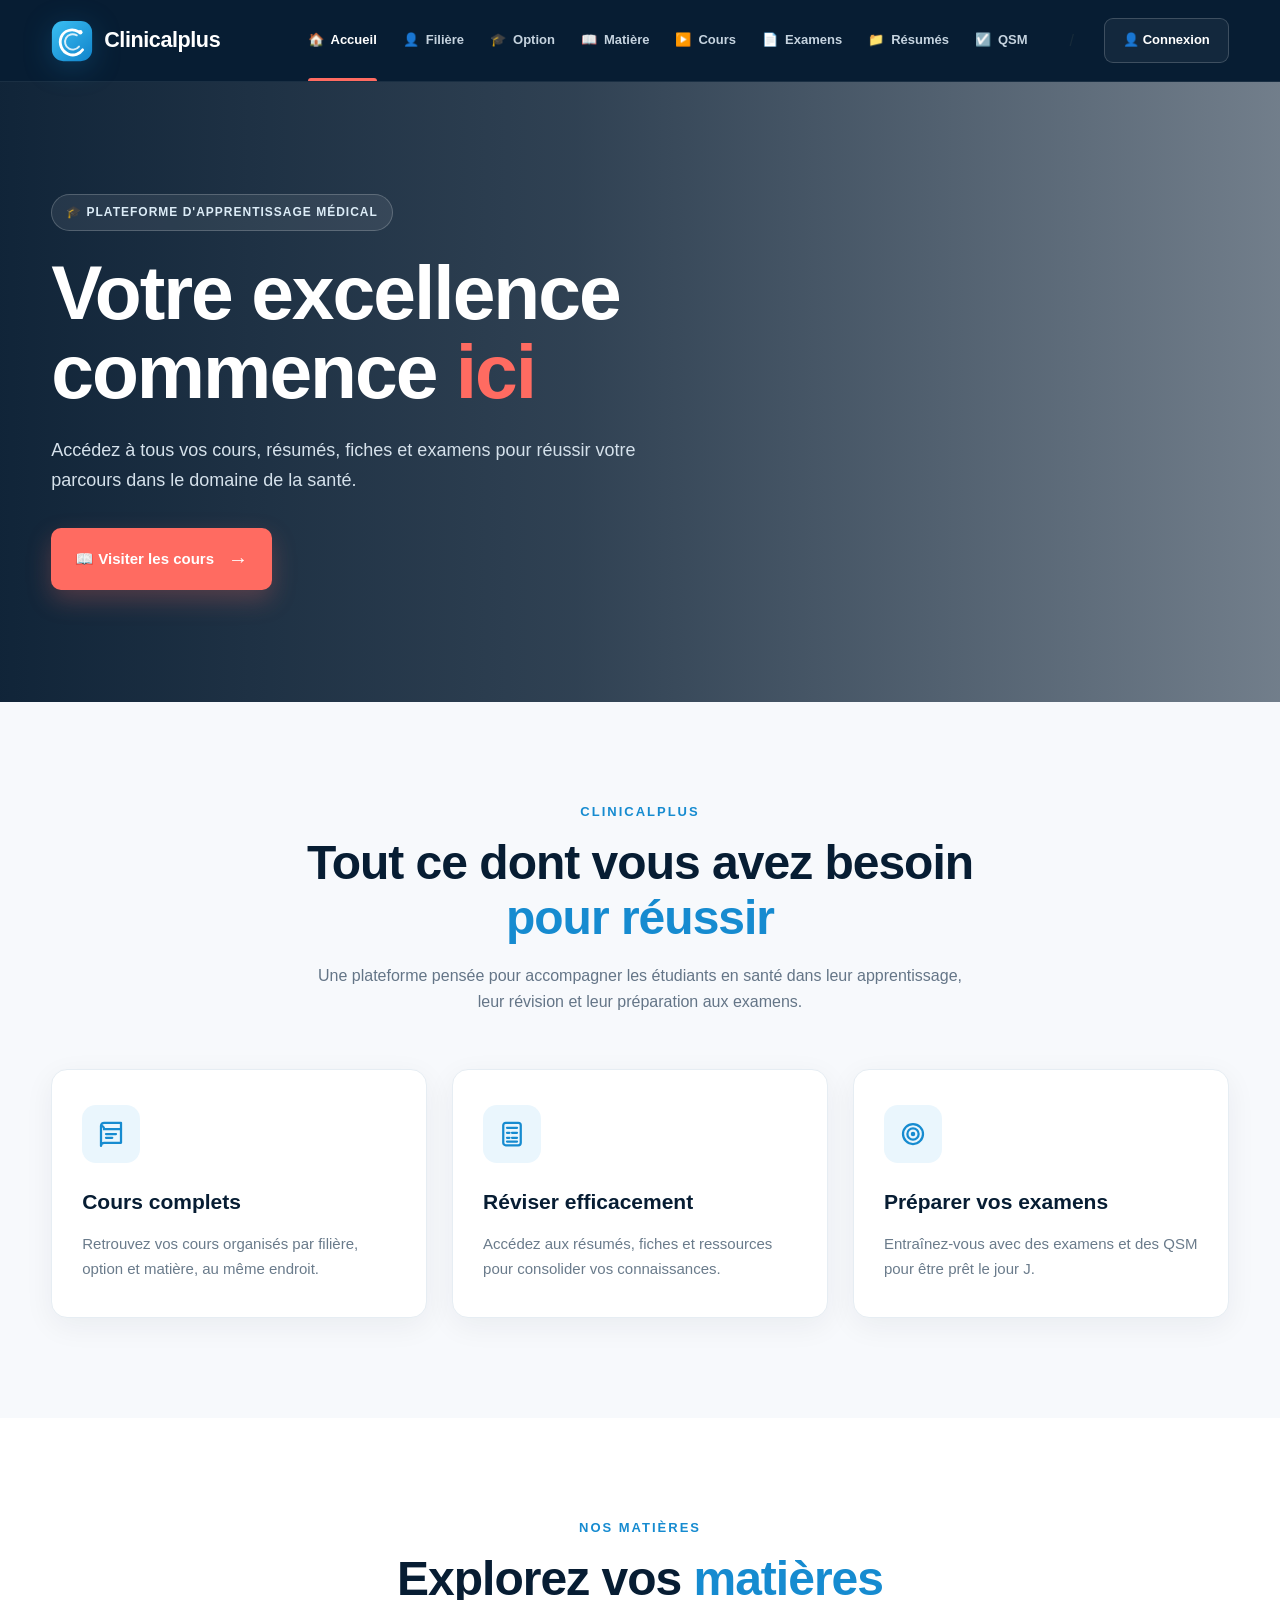
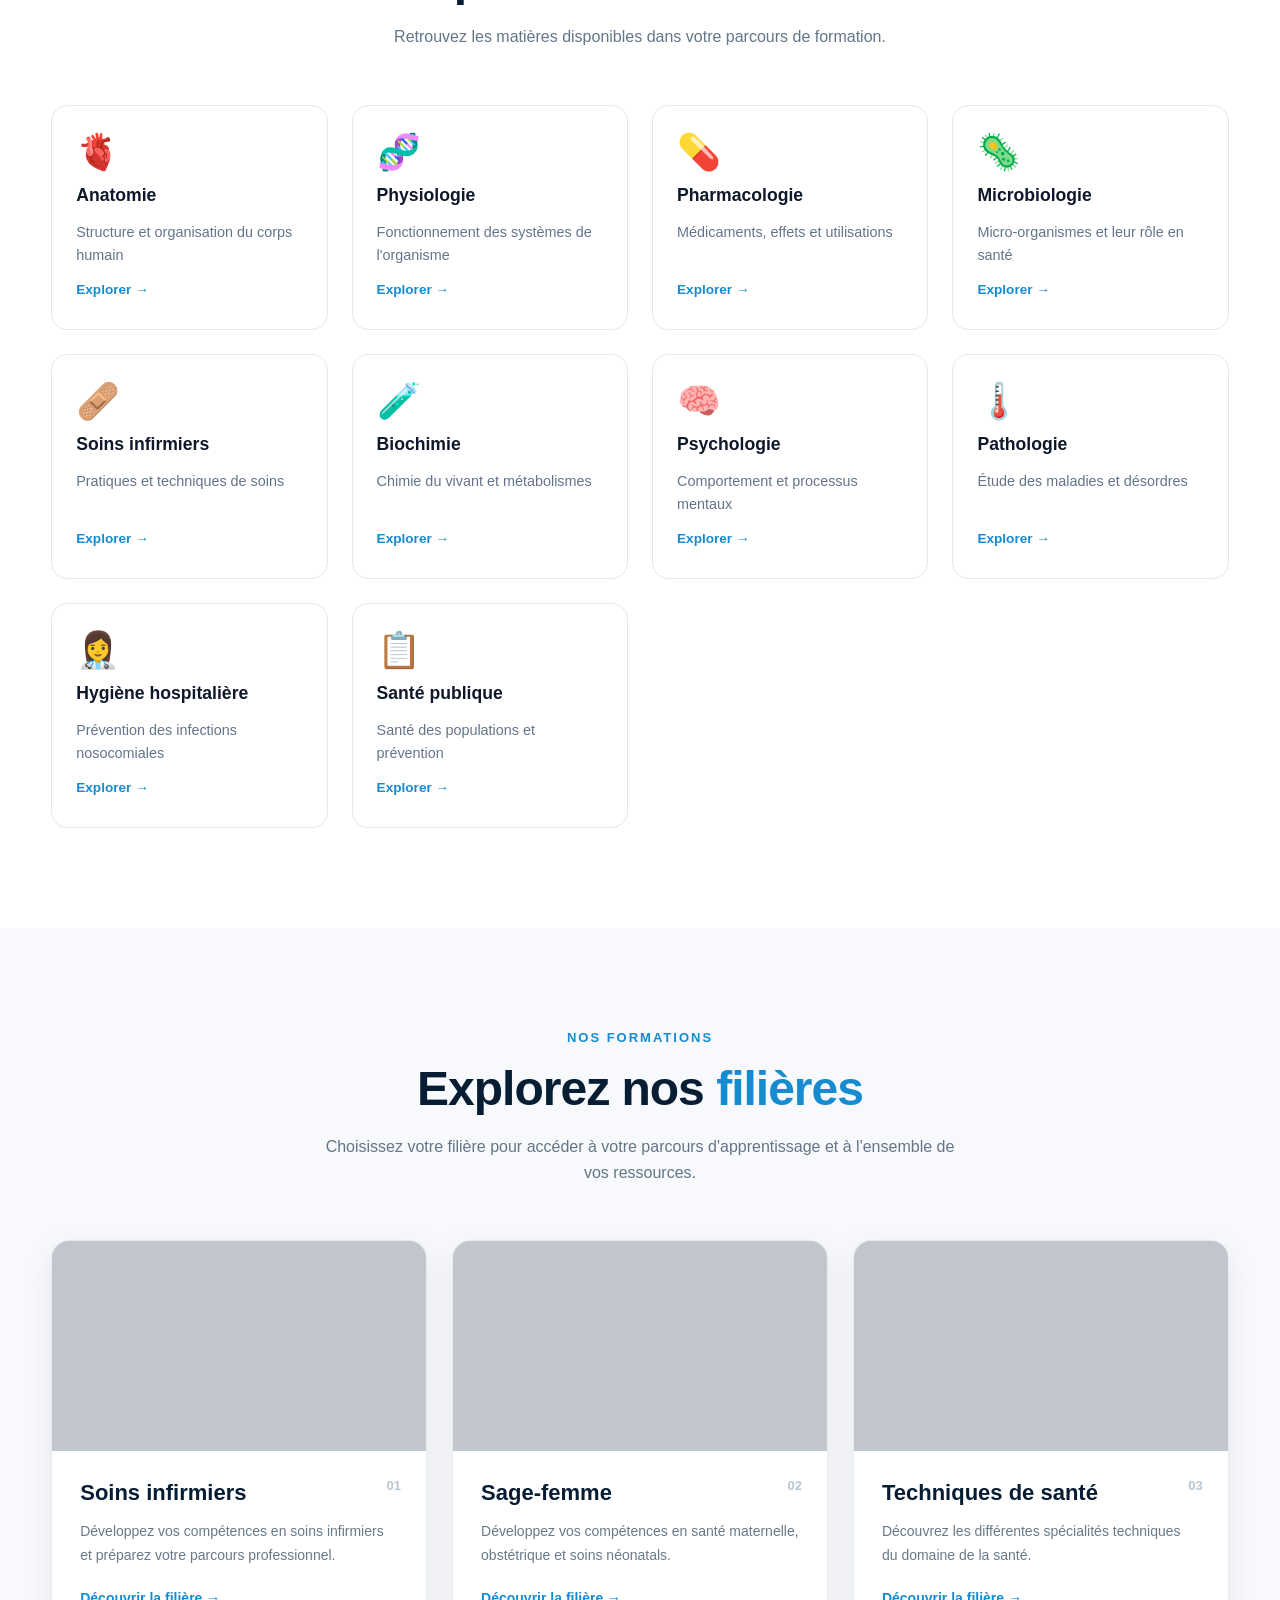
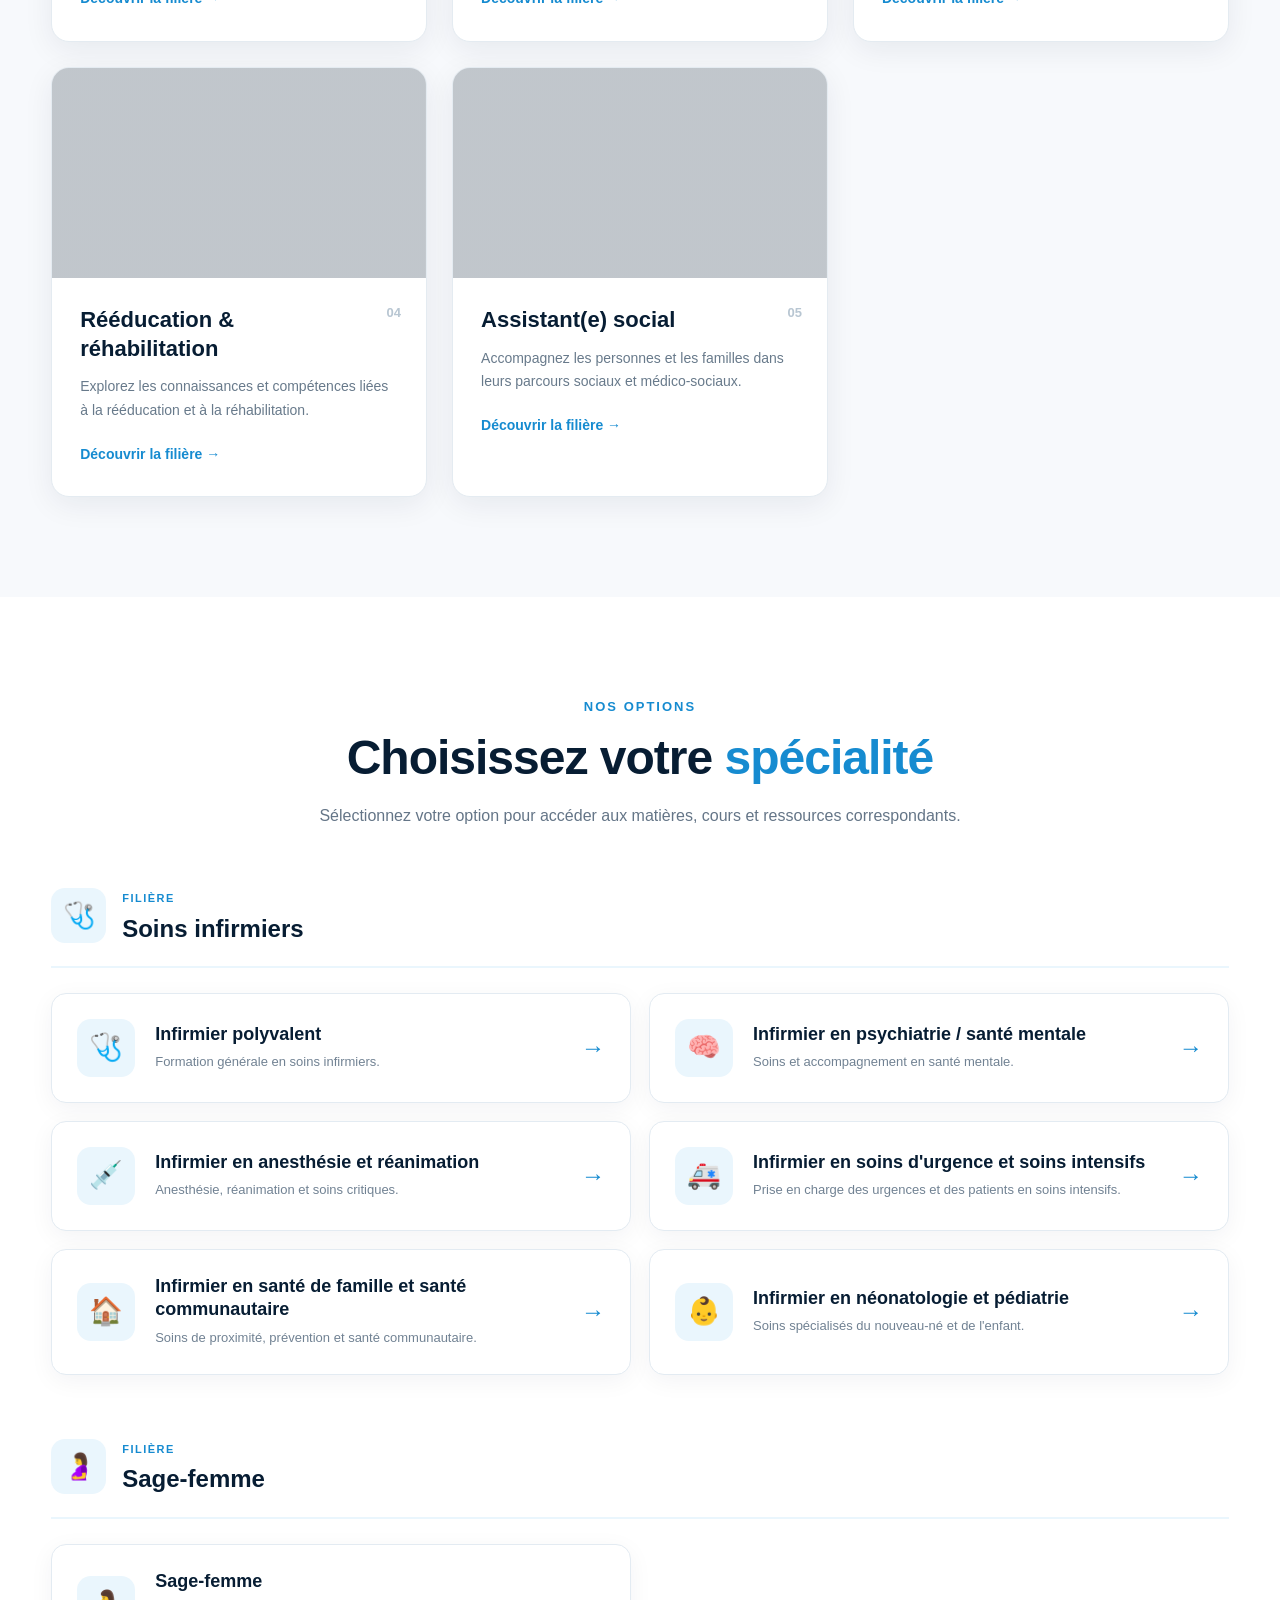
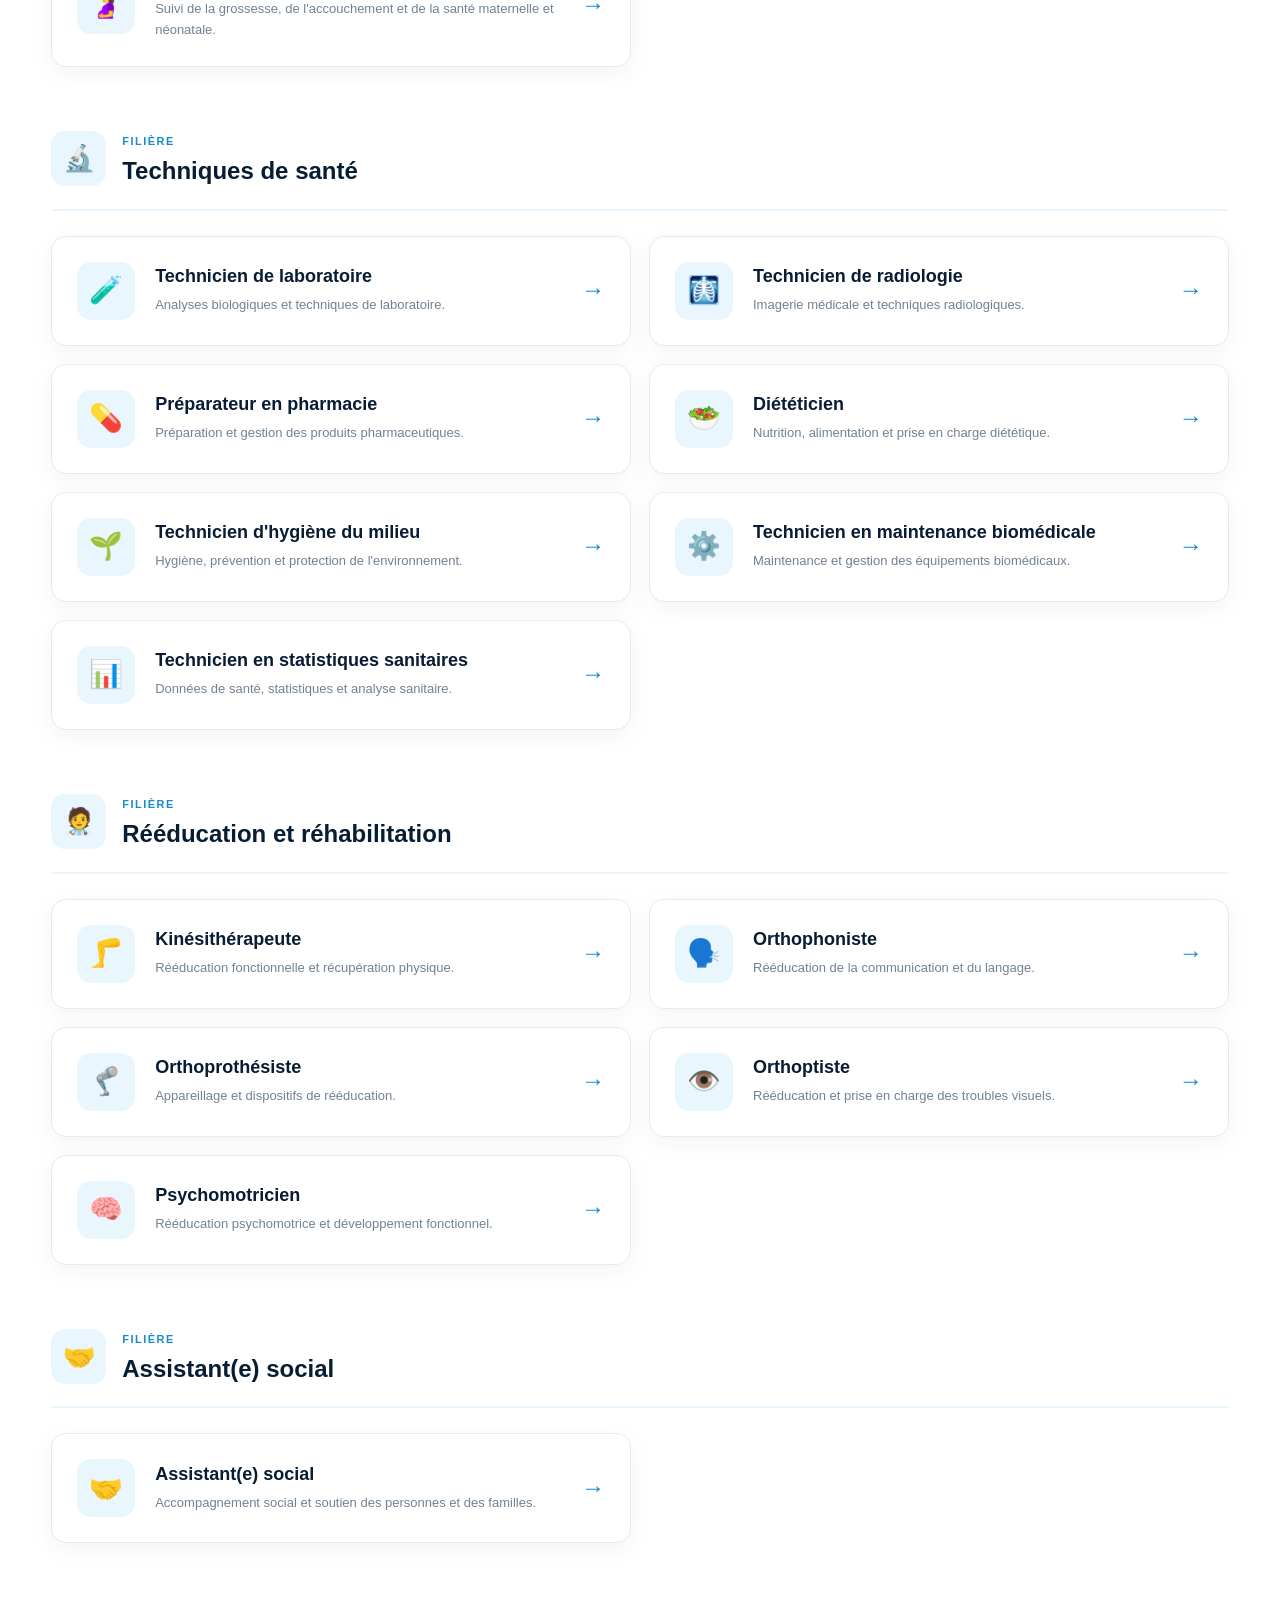
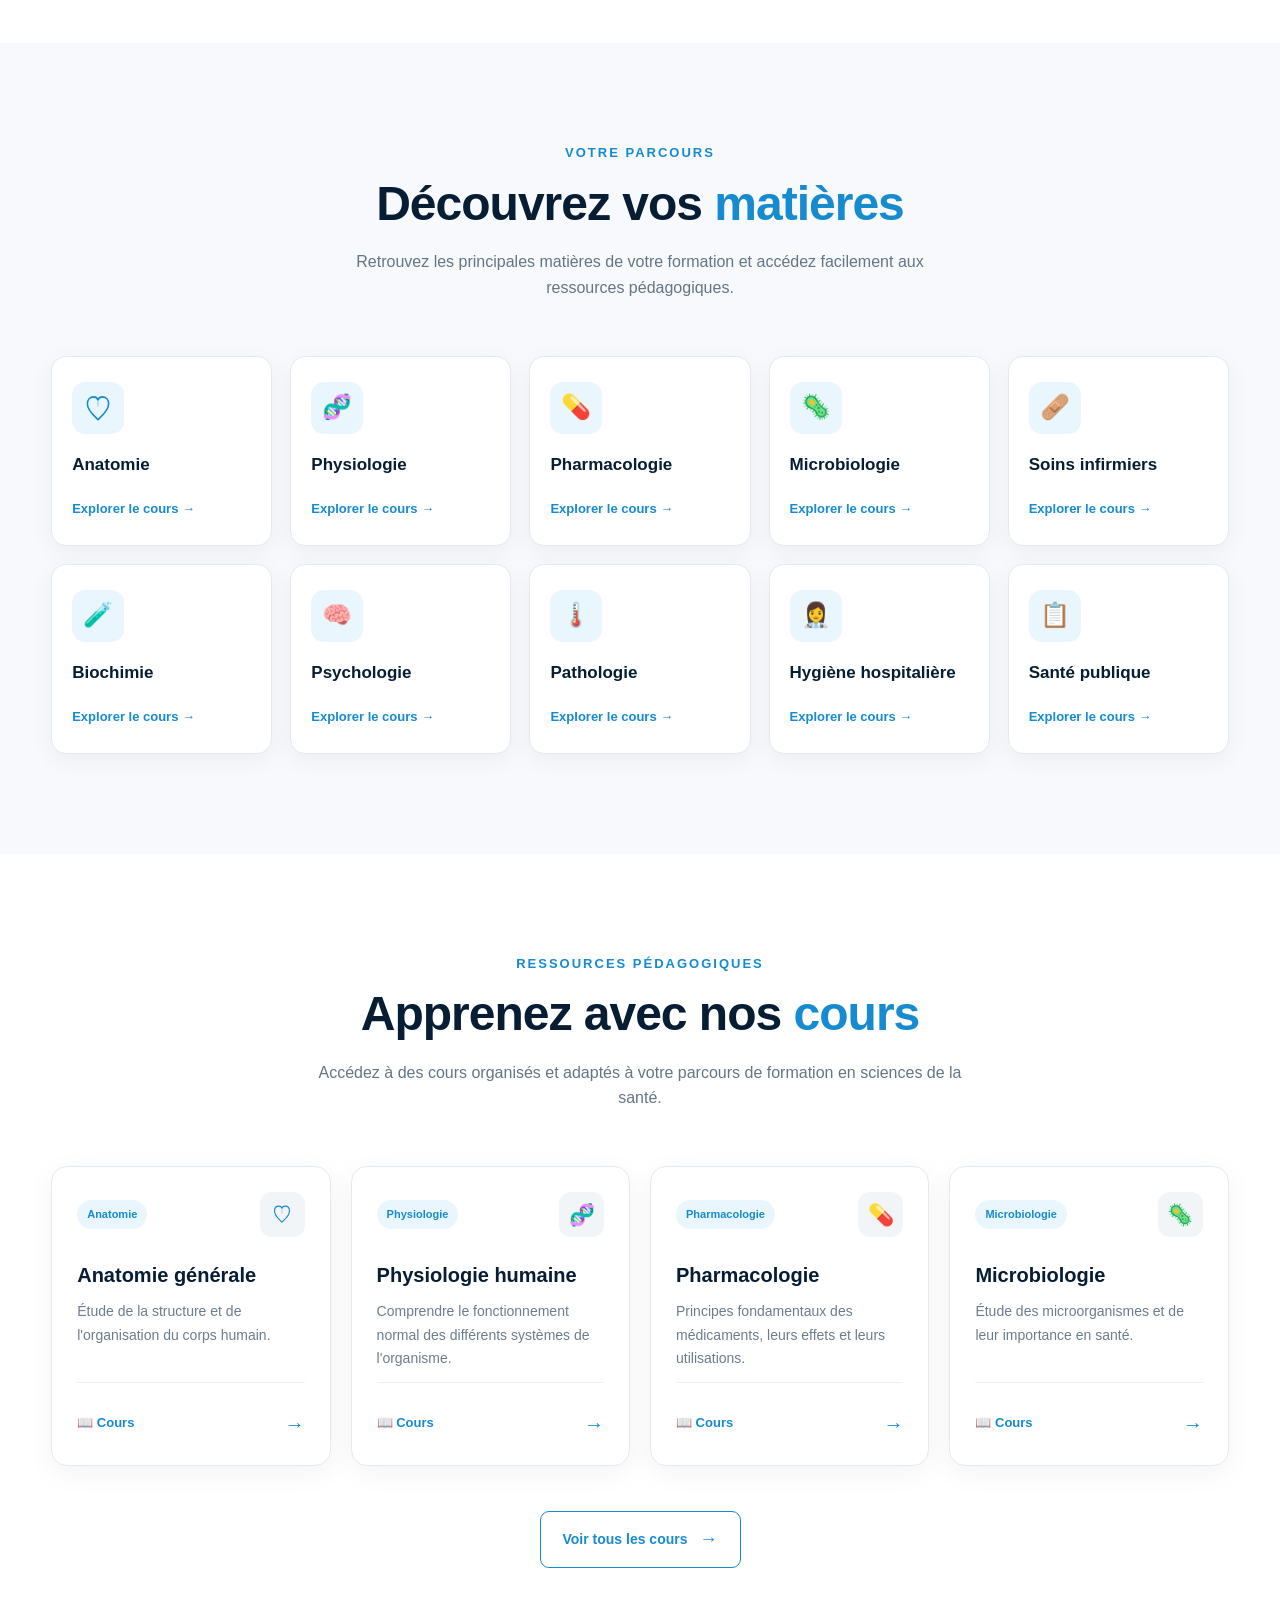
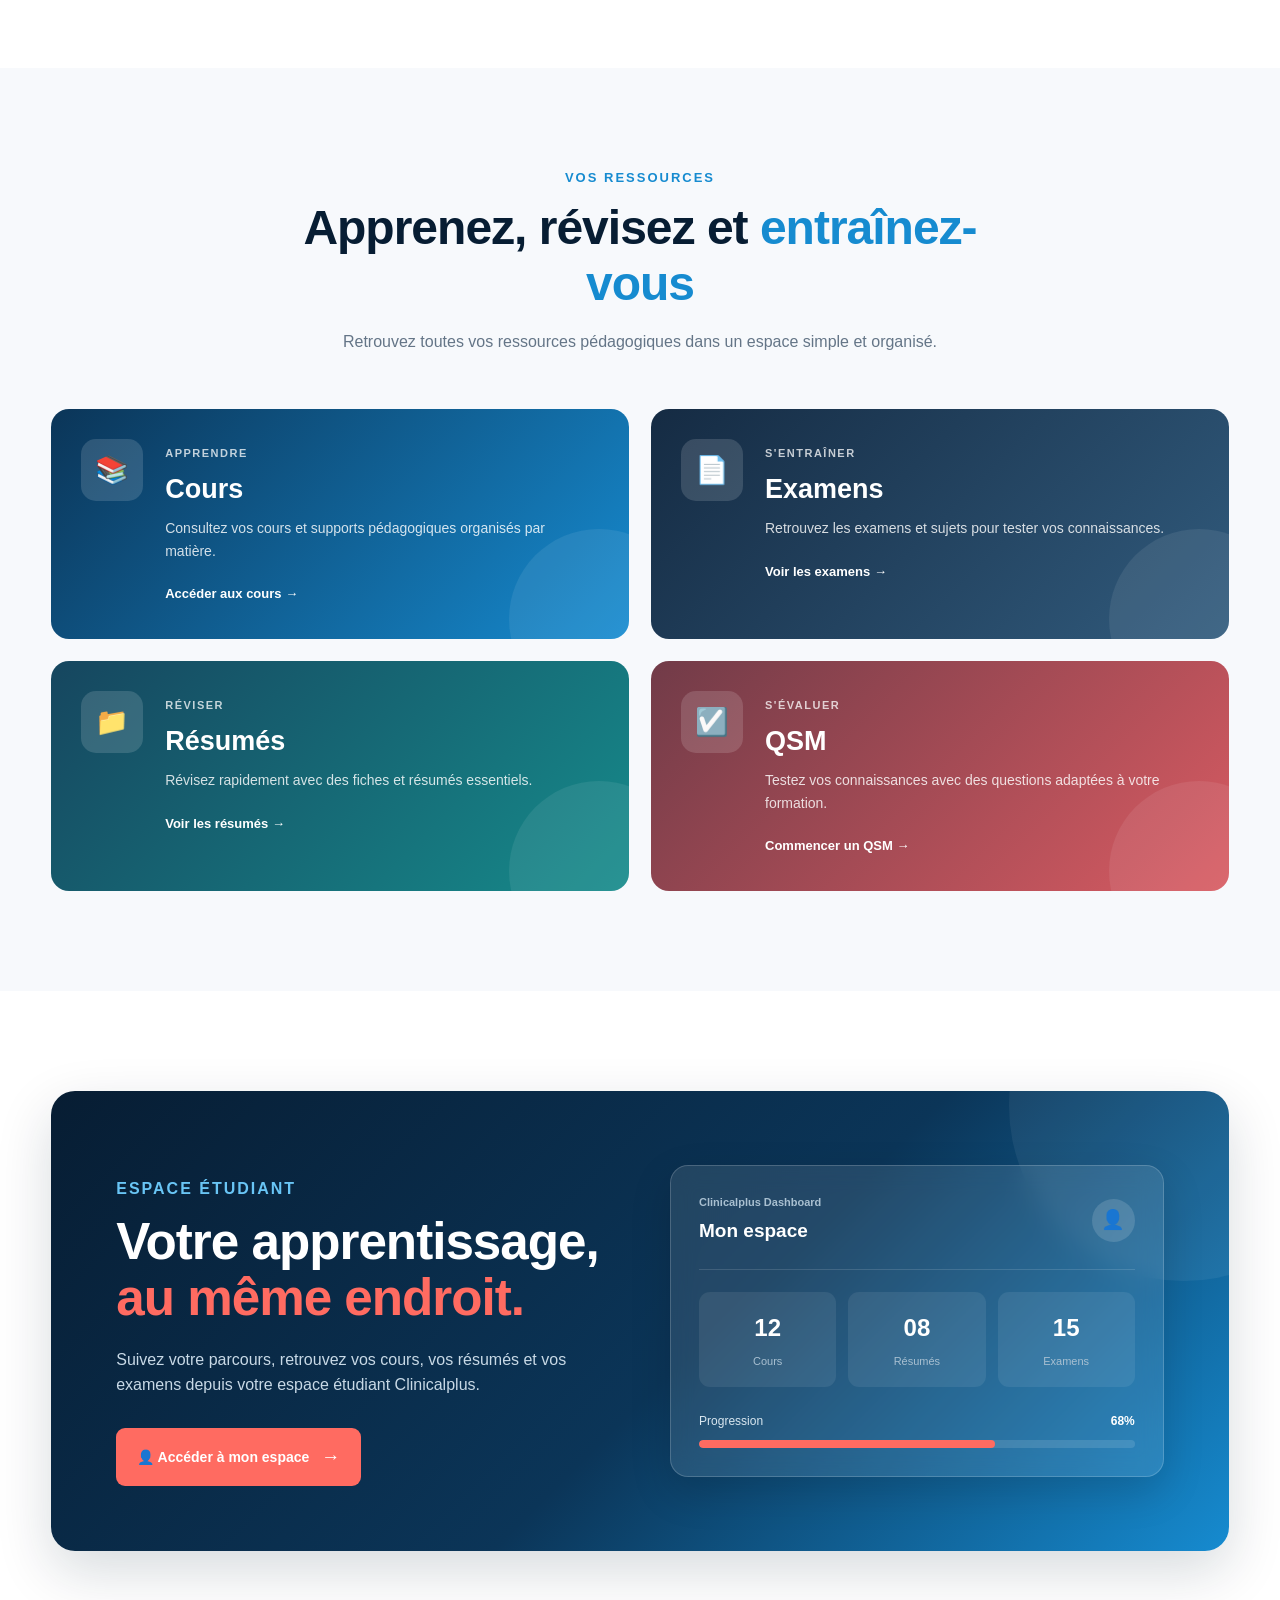
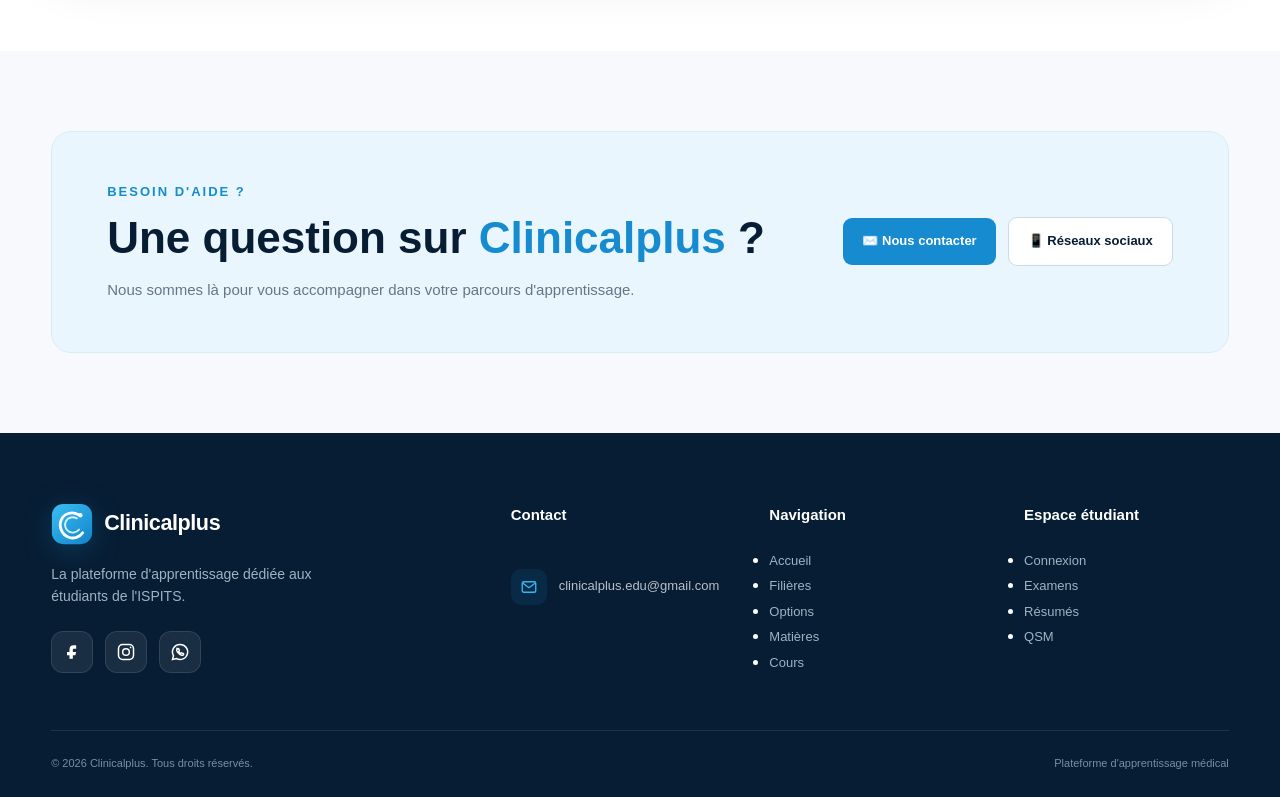
==== index.htm @ 2d7b3cc2 "hiiiu" ====
<!DOCTYPE html>
<html lang="fr">

<head>
    <meta charset="UTF-8">
    <meta name="viewport" content="width=device-width, initial-scale=1.0">
    <meta name="description" content="Clinicalplus — Plateforme d'apprentissage médical pour les étudiants ISPITS">
    <title>Clinicalplus | Plateforme d'apprentissage</title>
    <link rel="stylesheet" href="/css/style.css">
</head>

<body>

    <!-- ========================================
         HEADER
    ======================================== -->

    <header class="site-header">
        <div class="container header-inner">

            <a href="#top" class="logo" aria-label="Clinicalplus">
                <svg class="clinicalplus-logo" viewBox="0 0 48 48" aria-hidden="true">
                    <defs>
                        <linearGradient id="clinicalplusGradient" x1="8" y1="6" x2="40" y2="42" gradientUnits="userSpaceOnUse">
                            <stop offset="0" stop-color="#35B7ED"/>
                            <stop offset="1" stop-color="#168BD0"/>
                        </linearGradient>
                    </defs>
                    <rect x="1" y="1" width="46" height="46" rx="13" fill="url(#clinicalplusGradient)"/>
                    <path
                        d="M31.5 13.5 C24.2 9.2 14.8 11.8 11.7 19.3 C8.5 27.1 12.3 36.2 20.2 39.1 C26.2 41.3 32.8 39.1 36.2 34.1"
                        fill="none" stroke="white" stroke-width="3.2" stroke-linecap="round"/>
                    <path
                        d="M29.5 17.5 C24.9 15.1 19.5 16.4 17.2 20.6 C14.8 24.9 16.3 30.4 20.6 32.7 C24.4 34.8 29.2 33.8 32 30.4"
                        fill="none" stroke="white" stroke-width="2.2" stroke-linecap="round" opacity="0.82"/>
                    <circle cx="33.5" cy="14" r="2.5" fill="white"/>
                </svg>
                <span class="logo-text">Clinicalplus</span>
            </a>

            <nav class="main-nav" id="mainNav">
                <a href="#top" class="nav-link active">🏠 <span>Accueil</span></a>
                <a href="#filieres" class="nav-link">👤 <span>Filière</span></a>
                <a href="#options" class="nav-link">🎓 <span>Option</span></a>
                <a href="#matieres" class="nav-link">📖 <span>Matière</span></a>
                <a href="#cours" class="nav-link">▶️ <span>Cours</span></a>
                <a href="#examens" class="nav-link">📄 <span>Examens</span></a>
                <a href="#resumes" class="nav-link">📁 <span>Résumés</span></a>
                <a href="#qsm" class="nav-link">☑️ <span>QSM</span></a>
            </nav>
/
            <a href="/html/connexion.htm"  class="login-button">👤 Connexion</a>

            <button class="mobile-menu" aria-label="Menu" type="button" aria-expanded="false">☰</button>
        </div>
    </header>
 

    <!-- ========================================
         HERO
    ======================================== -->

    <section class="hero" id="top">
        <div class="hero-overlay"></div>
        <div class="hero-content container">
            <p class="hero-badge">🎓 PLATEFORME D'APPRENTISSAGE MÉDICAL</p>
            <h1>Votre excellence<br>commence <span>ici</span></h1>
            <p class="hero-text">
                Accédez à tous vos cours, résumés, fiches et examens
                pour réussir votre parcours dans le domaine de la santé.
            </p>
            <a href="#cours" class="hero-button">
                📖 Visiter les cours
                <span>→</span>
            </a>
        </div>
    </section>


    <!-- ========================================
         FEATURES
    ======================================== -->

    <section class="features-section">
        <div class="container">
            <div class="section-heading">
                <p class="section-label">CLINICALPLUS</p>
                <h2>Tout ce dont vous avez besoin <span>pour réussir</span></h2>
                <p>
                    Une plateforme pensée pour accompagner les étudiants
                    en santé dans leur apprentissage, leur révision
                    et leur préparation aux examens.
                </p>
            </div>

            <div class="features-grid">

                <div class="feature-card">
                    <div class="feature-icon">
                        <svg viewBox="0 0 24 24" aria-hidden="true">
                            <path d="M4 5.5A2.5 2.5 0 0 1 6.5 3H20v16H6.5A2.5 2.5 0 0 0 4 21.5V5.5Z" fill="none" stroke="currentColor" stroke-width="1.8" stroke-linejoin="round"/>
                            <path d="M4 5.5A2.5 2.5 0 0 1 6.5 8H20" fill="none" stroke="currentColor" stroke-width="1.8" stroke-linecap="round"/>
                            <path d="M8 12h8M8 15h5" fill="none" stroke="currentColor" stroke-width="1.8" stroke-linecap="round"/>
                        </svg>
                    </div>
                    <h3>Cours complets</h3>
                    <p>Retrouvez vos cours organisés par filière, option et matière, au même endroit.</p>
                </div>

                <div class="feature-card">
                    <div class="feature-icon">
                        <svg viewBox="0 0 24 24" aria-hidden="true">
                            <rect x="5" y="3" width="14" height="18" rx="2" fill="none" stroke="currentColor" stroke-width="1.8"/>
                            <path d="M8 7h8" fill="none" stroke="currentColor" stroke-width="1.8" stroke-linecap="round"/>
                            <path d="M8 11h2M12 11h4M8 15h2M12 15h4" fill="none" stroke="currentColor" stroke-width="1.8" stroke-linecap="round"/>
                            <path d="M8 18h8" fill="none" stroke="currentColor" stroke-width="1.8" stroke-linecap="round"/>
                        </svg>
                    </div>
                    <h3>Réviser efficacement</h3>
                    <p>Accédez aux résumés, fiches et ressources pour consolider vos connaissances.</p>
                </div>

                <div class="feature-card">
                    <div class="feature-icon">
                        <svg viewBox="0 0 24 24" aria-hidden="true">
                            <circle cx="12" cy="12" r="8" fill="none" stroke="currentColor" stroke-width="1.8"/>
                            <circle cx="12" cy="12" r="4.5" fill="none" stroke="currentColor" stroke-width="1.8"/>
                            <circle cx="12" cy="12" r="1.8" fill="currentColor"/>
                        </svg>
                    </div>
                    <h3>Préparer vos examens</h3>
                    <p>Entraînez-vous avec des examens et des QSM pour être prêt le jour J.</p>
                </div>

            </div>
        </div>
    </section>


    <!-- ========================================
         MATIÈRES (dynamique)
    ======================================== -->

    <section class="matieres-section" id="matieres">
        <div class="container">
            <div class="section-heading">
                <p class="section-label">NOS MATIÈRES</p>
                <h2>Explorez vos <span>matières</span></h2>
                <p>Retrouvez les matières disponibles dans votre parcours de formation.</p>
            </div>

            <div id="matieres-container" class="matieres-grid">
                <!-- Les matières seront chargées depuis script.js -->
            </div>
        </div>
    </section>


    <!-- ========================================
         FILIÈRES
    ======================================== -->

    <section class="tracks-section" id="filieres">
        <div class="container">
            <div class="section-heading">
                <p class="section-label">NOS FORMATIONS</p>
                <h2>Explorez nos <span>filières</span></h2>
                <p>
                    Choisissez votre filière pour accéder à votre parcours
                    d'apprentissage et à l'ensemble de vos ressources.
                </p>
            </div>

            <div class="tracks-grid">

                <a href="#" class="track-card">
                    <div class="track-image nursing-image"></div>
                    <div class="track-content">
                        <span class="track-number">01</span>
                        <h3>Soins infirmiers</h3>
                        <p>Développez vos compétences en soins infirmiers et préparez votre parcours professionnel.</p>
                        <span class="track-link">Découvrir la filière →</span>
                    </div>
                </a>

                <a href="#" class="track-card">
                    <div class="track-image midwifery-image"></div>
                    <div class="track-content">
                        <span class="track-number">02</span>
                        <h3>Sage-femme</h3>
                        <p>Développez vos compétences en santé maternelle, obstétrique et soins néonatals.</p>
                        <span class="track-link">Découvrir la filière →</span>
                    </div>
                </a>

                <a href="#" class="track-card">
                    <div class="track-image health-image"></div>
                    <div class="track-content">
                        <span class="track-number">03</span>
                        <h3>Techniques de santé</h3>
                        <p>Découvrez les différentes spécialités techniques du domaine de la santé.</p>
                        <span class="track-link">Découvrir la filière →</span>
                    </div>
                </a>

                <a href="#" class="track-card">
                    <div class="track-image rehab-image"></div>
                    <div class="track-content">
                        <span class="track-number">04</span>
                        <h3>Rééducation & réhabilitation</h3>
                        <p>Explorez les connaissances et compétences liées à la rééducation et à la réhabilitation.</p>
                        <span class="track-link">Découvrir la filière →</span>
                    </div>
                </a>

                <a href="#" class="track-card">
                    <div class="track-image social-work-image"></div>
                    <div class="track-content">
                        <span class="track-number">05</span>
                        <h3>Assistant(e) social</h3>
                        <p>Accompagnez les personnes et les familles dans leurs parcours sociaux et médico-sociaux.</p>
                        <span class="track-link">Découvrir la filière →</span>
                    </div>
                </a>

            </div>
        </div>
    </section>


    <!-- ========================================
         OPTIONS
    ======================================== -->

    <section class="options-section" id="options">
        <div class="container">
            <div class="section-heading">
                <p class="section-label">NOS OPTIONS</p>
                <h2>Choisissez votre <span>spécialité</span></h2>
                <p>Sélectionnez votre option pour accéder aux matières, cours et ressources correspondants.</p>
            </div>

            <!-- SOINS INFIRMIERS -->
            <div class="option-category">
                <div class="option-category-header">
                    <span class="category-icon">🩺</span>
                    <div>
                        <span class="category-label">FILIÈRE</span>
                        <h3>Soins infirmiers</h3>
                    </div>
                </div>

                <div class="options-grid">
                    <a href="#" class="option-card">
                        <div class="option-icon">🩺</div>
                        <div><h3>Infirmier polyvalent</h3><p>Formation générale en soins infirmiers.</p></div>
                        <span class="option-arrow">→</span>
                    </a>
                    <a href="#" class="option-card">
                        <div class="option-icon">🧠</div>
                        <div><h3>Infirmier en psychiatrie / santé mentale</h3><p>Soins et accompagnement en santé mentale.</p></div>
                        <span class="option-arrow">→</span>
                    </a>
                    <a href="#" class="option-card">
                        <div class="option-icon">💉</div>
                        <div><h3>Infirmier en anesthésie et réanimation</h3><p>Anesthésie, réanimation et soins critiques.</p></div>
                        <span class="option-arrow">→</span>
                    </a>
                    <a href="#" class="option-card">
                        <div class="option-icon">🚑</div>
                        <div><h3>Infirmier en soins d'urgence et soins intensifs</h3><p>Prise en charge des urgences et des patients en soins intensifs.</p></div>
                        <span class="option-arrow">→</span>
                    </a>
                    <a href="#" class="option-card">
                        <div class="option-icon">🏠</div>
                        <div><h3>Infirmier en santé de famille et santé communautaire</h3><p>Soins de proximité, prévention et santé communautaire.</p></div>
                        <span class="option-arrow">→</span>
                    </a>
                    <a href="#" class="option-card">
                        <div class="option-icon">👶</div>
                        <div><h3>Infirmier en néonatologie et pédiatrie</h3><p>Soins spécialisés du nouveau-né et de l'enfant.</p></div>
                        <span class="option-arrow">→</span>
                    </a>
                </div>
            </div>

            <!-- SAGE-FEMME -->
            <div class="option-category">
                <div class="option-category-header">
                    <span class="category-icon">🤰</span>
                    <div>
                        <span class="category-label">FILIÈRE</span>
                        <h3>Sage-femme</h3>
                    </div>
                </div>
                <div class="options-grid">
                    <a href="#" class="option-card">
                        <div class="option-icon">🤰</div>
                        <div><h3>Sage-femme</h3><p>Suivi de la grossesse, de l'accouchement et de la santé maternelle et néonatale.</p></div>
                        <span class="option-arrow">→</span>
                    </a>
                </div>
            </div>

            <!-- TECHNIQUES DE SANTÉ -->
            <div class="option-category">
                <div class="option-category-header">
                    <span class="category-icon">🔬</span>
                    <div>
                        <span class="category-label">FILIÈRE</span>
                        <h3>Techniques de santé</h3>
                    </div>
                </div>
                <div class="options-grid">
                    <a href="#" class="option-card">
                        <div class="option-icon">🧪</div>
                        <div><h3>Technicien de laboratoire</h3><p>Analyses biologiques et techniques de laboratoire.</p></div>
                        <span class="option-arrow">→</span>
                    </a>
                    <a href="#" class="option-card">
                        <div class="option-icon">🩻</div>
                        <div><h3>Technicien de radiologie</h3><p>Imagerie médicale et techniques radiologiques.</p></div>
                        <span class="option-arrow">→</span>
                    </a>
                    <a href="#" class="option-card">
                        <div class="option-icon">💊</div>
                        <div><h3>Préparateur en pharmacie</h3><p>Préparation et gestion des produits pharmaceutiques.</p></div>
                        <span class="option-arrow">→</span>
                    </a>
                    <a href="#" class="option-card">
                        <div class="option-icon">🥗</div>
                        <div><h3>Diététicien</h3><p>Nutrition, alimentation et prise en charge diététique.</p></div>
                        <span class="option-arrow">→</span>
                    </a>
                    <a href="#" class="option-card">
                        <div class="option-icon">🌱</div>
                        <div><h3>Technicien d'hygiène du milieu</h3><p>Hygiène, prévention et protection de l'environnement.</p></div>
                        <span class="option-arrow">→</span>
                    </a>
                    <a href="#" class="option-card">
                        <div class="option-icon">⚙️</div>
                        <div><h3>Technicien en maintenance biomédicale</h3><p>Maintenance et gestion des équipements biomédicaux.</p></div>
                        <span class="option-arrow">→</span>
                    </a>
                    <a href="#" class="option-card">
                        <div class="option-icon">📊</div>
                        <div><h3>Technicien en statistiques sanitaires</h3><p>Données de santé, statistiques et analyse sanitaire.</p></div>
                        <span class="option-arrow">→</span>
                    </a>
                </div>
            </div>

            <!-- RÉÉDUCATION -->
            <div class="option-category">
                <div class="option-category-header">
                    <span class="category-icon">🧑‍⚕️</span>
                    <div>
                        <span class="category-label">FILIÈRE</span>
                        <h3>Rééducation et réhabilitation</h3>
                    </div>
                </div>
                <div class="options-grid">
                    <a href="#" class="option-card">
                        <div class="option-icon">🦵</div>
                        <div><h3>Kinésithérapeute</h3><p>Rééducation fonctionnelle et récupération physique.</p></div>
                        <span class="option-arrow">→</span>
                    </a>
                    <a href="#" class="option-card">
                        <div class="option-icon">🗣️</div>
                        <div><h3>Orthophoniste</h3><p>Rééducation de la communication et du langage.</p></div>
                        <span class="option-arrow">→</span>
                    </a>
                    <a href="#" class="option-card">
                        <div class="option-icon">🦿</div>
                        <div><h3>Orthoprothésiste</h3><p>Appareillage et dispositifs de rééducation.</p></div>
                        <span class="option-arrow">→</span>
                    </a>
                    <a href="#" class="option-card">
                        <div class="option-icon">👁️</div>
                        <div><h3>Orthoptiste</h3><p>Rééducation et prise en charge des troubles visuels.</p></div>
                        <span class="option-arrow">→</span>
                    </a>
                    <a href="#" class="option-card">
                        <div class="option-icon">🧠</div>
                        <div><h3>Psychomotricien</h3><p>Rééducation psychomotrice et développement fonctionnel.</p></div>
                        <span class="option-arrow">→</span>
                    </a>
                </div>
            </div>

            <!-- ASSISTANT(E) SOCIAL -->
            <div class="option-category">
                <div class="option-category-header">
                    <span class="category-icon">🤝</span>
                    <div>
                        <span class="category-label">FILIÈRE</span>
                        <h3>Assistant(e) social</h3>
                    </div>
                </div>
                <div class="options-grid">
                    <a href="#" class="option-card">
                        <div class="option-icon">🤝</div>
                        <div><h3>Assistant(e) social</h3><p>Accompagnement social et soutien des personnes et des familles.</p></div>
                        <span class="option-arrow">→</span>
                    </a>
                </div>
            </div>
        </div>
    </section>


    <!-- ========================================
         MATIÈRES (grille statique)
    ======================================== -->

    <section class="subjects-section">
        <div class="container">
            <div class="section-heading">
                <p class="section-label">VOTRE PARCOURS</p>
                <h2>Découvrez vos <span>matières</span></h2>
                <p>
                    Retrouvez les principales matières de votre formation
                    et accédez facilement aux ressources pédagogiques.
                </p>
            </div>

            <div class="subjects-grid">

                <a href="#" class="subject-card">
                    <div class="subject-icon">
                        <svg class="medical-svg-icon" viewBox="0 0 64 64" aria-hidden="true">
                            <path d="M32 54 C28 49 12 38 12 24 C12 16 17 11 24 11 C28 11 31 13 32 17 C33 13 36 11 40 11 C47 11 52 16 52 24 C52 38 36 49 32 54Z" fill="none" stroke="currentColor" stroke-width="3" stroke-linecap="round" stroke-linejoin="round"/>
                            <path d="M32 17 C29 22 29 27 32 31 C35 27 35 22 32 17Z" fill="currentColor" opacity="0.25"/>
                        </svg>
                    </div>
                    <h3>Anatomie</h3>
                    <span>Explorer le cours →</span>
                </a>

                <a href="#" class="subject-card">
                    <div class="subject-icon">🧬</div>
                    <h3>Physiologie</h3>
                    <span>Explorer le cours →</span>
                </a>

                <a href="#" class="subject-card">
                    <div class="subject-icon">💊</div>
                    <h3>Pharmacologie</h3>
                    <span>Explorer le cours →</span>
                </a>

                <a href="#" class="subject-card">
                    <div class="subject-icon">🦠</div>
                    <h3>Microbiologie</h3>
                    <span>Explorer le cours →</span>
                </a>

                <a href="#" class="subject-card">
                    <div class="subject-icon">🩹</div>
                    <h3>Soins infirmiers</h3>
                    <span>Explorer le cours →</span>
                </a>

                <a href="#" class="subject-card">
                    <div class="subject-icon">🧪</div>
                    <h3>Biochimie</h3>
                    <span>Explorer le cours →</span>
                </a>

                <a href="#" class="subject-card">
                    <div class="subject-icon">🧠</div>
                    <h3>Psychologie</h3>
                    <span>Explorer le cours →</span>
                </a>

                <a href="#" class="subject-card">
                    <div class="subject-icon">🌡️</div>
                    <h3>Pathologie</h3>
                    <span>Explorer le cours →</span>
                </a>

                <a href="#" class="subject-card">
                    <div class="subject-icon">👩‍⚕️</div>
                    <h3>Hygiène hospitalière</h3>
                    <span>Explorer le cours →</span>
                </a>

                <a href="#" class="subject-card">
                    <div class="subject-icon">📋</div>
                    <h3>Santé publique</h3>
                    <span>Explorer le cours →</span>
                </a>

            </div>
        </div>
    </section>


    <!-- ========================================
         COURS
    ======================================== -->

    <section class="courses-section" id="cours">
        <div class="container">
            <div class="section-heading">
                <p class="section-label">RESSOURCES PÉDAGOGIQUES</p>
                <h2>Apprenez avec nos <span>cours</span></h2>
                <p>Accédez à des cours organisés et adaptés à votre parcours de formation en sciences de la santé.</p>
            </div>

            <div class="courses-grid">

                <a href="#" class="course-card">
                    <div class="course-top">
                        <span class="course-category">Anatomie</span>
                        <span class="course-icon">
                            <svg class="medical-svg-icon" viewBox="0 0 64 64" aria-hidden="true">
                                <path d="M32 54 C28 49 12 38 12 24 C12 16 17 11 24 11 C28 11 31 13 32 17 C33 13 36 11 40 11 C47 11 52 16 52 24 C52 38 36 49 32 54Z" fill="none" stroke="currentColor" stroke-width="3" stroke-linecap="round" stroke-linejoin="round"/>
                                <path d="M32 17 C29 22 29 27 32 31 C35 27 35 22 32 17Z" fill="currentColor" opacity="0.25"/>
                            </svg>
                        </span>
                    </div>
                    <h3>Anatomie générale</h3>
                    <p>Étude de la structure et de l'organisation du corps humain.</p>
                    <div class="course-footer">
                        <span>📖 Cours</span>
                        <span>→</span>
                    </div>
                </a>

                <a href="#" class="course-card">
                    <div class="course-top">
                        <span class="course-category">Physiologie</span>
                        <span class="course-icon">🧬</span>
                    </div>
                    <h3>Physiologie humaine</h3>
                    <p>Comprendre le fonctionnement normal des différents systèmes de l'organisme.</p>
                    <div class="course-footer">
                        <span>📖 Cours</span>
                        <span>→</span>
                    </div>
                </a>

                <a href="#" class="course-card">
                    <div class="course-top">
                        <span class="course-category">Pharmacologie</span>
                        <span class="course-icon">💊</span>
                    </div>
                    <h3>Pharmacologie</h3>
                    <p>Principes fondamentaux des médicaments, leurs effets et leurs utilisations.</p>
                    <div class="course-footer">
                        <span>📖 Cours</span>
                        <span>→</span>
                    </div>
                </a>

                <a href="#" class="course-card">
                    <div class="course-top">
                        <span class="course-category">Microbiologie</span>
                        <span class="course-icon">🦠</span>
                    </div>
                    <h3>Microbiologie</h3>
                    <p>Étude des microorganismes et de leur importance en santé.</p>
                    <div class="course-footer">
                        <span>📖 Cours</span>
                        <span>→</span>
                    </div>
                </a>

            </div>

            <div class="courses-action">
                <a href="#" class="secondary-button">
                    Voir tous les cours
                    <span>→</span>
                </a>
            </div>
        </div>
    </section>


    <!-- ========================================
         RESSOURCES
    ======================================== -->

    <section class="resources-section">
        <div class="container">
            <div class="section-heading">
                <p class="section-label">VOS RESSOURCES</p>
                <h2>Apprenez, révisez et <span>entraînez-vous</span></h2>
                <p>Retrouvez toutes vos ressources pédagogiques dans un espace simple et organisé.</p>
            </div>

            <div class="resources-grid">

                <a href="#" class="resource-card resource-courses">
                    <div class="resource-icon">📚</div>
                    <div class="resource-content">
                        <span class="resource-label">APPRENDRE</span>
                        <h3>Cours</h3>
                        <p>Consultez vos cours et supports pédagogiques organisés par matière.</p>
                        <span class="resource-link">Accéder aux cours →</span>
                    </div>
                </a>

                <a href="#" class="resource-card resource-exams" id="examens">
                    <div class="resource-icon">📄</div>
                    <div class="resource-content">
                        <span class="resource-label">S'ENTRAÎNER</span>
                        <h3>Examens</h3>
                        <p>Retrouvez les examens et sujets pour tester vos connaissances.</p>
                        <span class="resource-link">Voir les examens →</span>
                    </div>
                </a>

                <a href="#" class="resource-card resource-summaries" id="resumes">
                    <div class="resource-icon">📁</div>
                    <div class="resource-content">
                        <span class="resource-label">RÉVISER</span>
                        <h3>Résumés</h3>
                        <p>Révisez rapidement avec des fiches et résumés essentiels.</p>
                        <span class="resource-link">Voir les résumés →</span>
                    </div>
                </a>

                <a href="#" class="resource-card resource-qsm" id="qsm">
                    <div class="resource-icon">☑️</div>
                    <div class="resource-content">
                        <span class="resource-label">S'ÉVALUER</span>
                        <h3>QSM</h3>
                        <p>Testez vos connaissances avec des questions adaptées à votre formation.</p>
                        <span class="resource-link">Commencer un QSM →</span>
                    </div>
                </a>

            </div>
        </div>
    </section>


    <!-- ========================================
         ESPACE ÉTUDIANT
    ======================================== -->

    <section class="dashboard-section">
        <div class="container">
            <div class="dashboard-preview">
                <div class="dashboard-content">
                    <p class="section-label">ESPACE ÉTUDIANT</p>
                    <h2>Votre apprentissage, <span>au même endroit.</span></h2>
                    <p>
                        Suivez votre parcours, retrouvez vos cours,
                        vos résumés et vos examens depuis votre espace
                        étudiant Clinicalplus.
                    </p>
                    <a href="dashboard.htm" class="dashboard-button">
                        👤 Accéder à mon espace
                        <span>→</span>
                    </a>
                </div>

                <div class="dashboard-card">
                    <div class="dashboard-card-header">
                        <div>
                            <span>Clinicalplus Dashboard</span>
                            <strong>Mon espace</strong>
                        </div>
                        <div class="dashboard-avatar">👤</div>
                    </div>

                    <div class="dashboard-stats">
                        <div class="dashboard-stat"><strong>12</strong><span>Cours</span></div>
                        <div class="dashboard-stat"><strong>08</strong><span>Résumés</span></div>
                        <div class="dashboard-stat"><strong>15</strong><span>Examens</span></div>
                    </div>

                    <div class="dashboard-progress">
                        <div class="progress-top">
                            <span>Progression</span>
                            <strong>68%</strong>
                        </div>
                        <div class="progress-bar"><span></span></div>
                    </div>
                </div>
            </div>
        </div>
    </section>


    <!-- ========================================
         CONTACT
    ======================================== -->

    <section class="contact-section">
        <div class="container">
            <div class="contact-box">
                <div class="contact-content">
                    <p class="section-label">BESOIN D'AIDE ?</p>
                    <h2>Une question sur <span>Clinicalplus</span> ?</h2>
                    <p>Nous sommes là pour vous accompagner dans votre parcours d'apprentissage.</p>
                </div>

                <div class="contact-actions">
                    <a href="mailto:clinicalplus.edu@gmail.com" class="contact-button">
                        ✉️ Nous contacter
                    </a>
                    <a href="#" class="contact-social">
                        📱 Réseaux sociaux
                    </a>
                </div>
            </div>
        </div>
    </section>


    <!-- ========================================
         FOOTER
    ======================================== -->

    <footer class="site-footer">
        <div class="container">
            <div class="footer-grid">

                <div class="footer-brand">
                    <a href="#top" class="footer-logo" aria-label="Clinicalplus">
                        <svg class="clinicalplus-logo" viewBox="0 0 48 48" aria-hidden="true">
                            <defs>
                                <linearGradient id="footerClinicalplusGradient" x1="8" y1="6" x2="40" y2="42" gradientUnits="userSpaceOnUse">
                                    <stop offset="0" stop-color="#35B7ED"/>
                                    <stop offset="1" stop-color="#168BD0"/>
                                </linearGradient>
                            </defs>
                            <rect x="1" y="1" width="46" height="46" rx="13" fill="url(#footerClinicalplusGradient)"/>
                            <path d="M31.5 13.5 C24.2 9.2 14.8 11.8 11.7 19.3 C8.5 27.1 12.3 36.2 20.2 39.1 C26.2 41.3 32.8 39.1 36.2 34.1" fill="none" stroke="white" stroke-width="3.2" stroke-linecap="round"/>
                            <path d="M29.5 17.5 C24.9 15.1 19.5 16.4 17.2 20.6 C14.8 24.9 16.3 30.4 20.6 32.7 C24.4 34.8 29.2 33.8 32 30.4" fill="none" stroke="white" stroke-width="2.2" stroke-linecap="round" opacity="0.82"/>
                            <circle cx="33.5" cy="14" r="2.5" fill="white"/>
                        </svg>
                        <span class="logo-text">Clinicalplus</span>
                    </a>
                    <p>La plateforme d'apprentissage dédiée aux étudiants de l'ISPITS.</p>

                    <div class="footer-socials">
                        <a href="https://www.facebook.com/share/19peE4jeCy/?mibextid=wwXIfr" target="_blank" rel="noopener noreferrer" aria-label="Facebook" class="social-facebook">
                            <svg viewBox="0 0 24 24" aria-hidden="true">
                                <path d="M14 8h3V4h-3c-3.3 0-5 1.9-5 5v3H6v4h3v4h4v-4h3l1-4h-4V9c0-.7.3-1 1-1z"/>
                            </svg>
                        </a>
                        <a href="https://www.instagram.com/clinicalplus_/" target="_blank" rel="noopener noreferrer" aria-label="Instagram" class="social-instagram">
                            <svg viewBox="0 0 24 24" aria-hidden="true">
                                <rect x="3" y="3" width="18" height="18" rx="5"/>
                                <circle cx="12" cy="12" r="4"/>
                                <circle cx="17.5" cy="6.5" r="1"/>
                            </svg>
                        </a>
                        <a href="https://whatsapp.com/channel/0029VbCIm3YKwqSKXEK3vx04" target="_blank" rel="noopener noreferrer" aria-label="WhatsApp" class="social-whatsapp">
                            <svg viewBox="0 0 24 24" aria-hidden="true">
                                <path d="M12 3a9 9 0 0 0-7.8 13.5L3 21l4.7-1.2A9 9 0 1 0 12 3z"/>
                                <path d="M8.5 8.5c.3-.6.6-.6 1-.6h.4c.2 0 .4.1.5.4l.8 1.8c.1.2.1.4-.1.6l-.7.8c.5 1 1.3 1.8 2.3 2.3l.8-.7c.2-.2.4-.2.6-.1l1.8.8c.3.1.4.3.4.5v.4c0 .4 0 .7-.6 1-.6.3-1.4.3-2.2 0-1.1-.4-2.2-1.1-3.2-2.1s-1.7-2.1-2.1-3.2c-.2-.8-.2-1.6.1-2.2z"/>
                            </svg>
                        </a>
                    </div>
                </div>

                <div class="footer-column">
                    <h3>Contact</h3>
                    <ul class="footer-contact">
                        <li>
                            <span class="contact-icon" aria-hidden="true">
                                <svg viewBox="0 0 24 24">
                                    <rect x="3" y="5" width="18" height="14" rx="2"/>
                                    <path d="M4 7l8 6 8-6"/>
                                </svg>
                            </span>
                            <a href="mailto:clinicalplus.edu@gmail.com">clinicalplus.edu@gmail.com</a>
                        </li>
                    </ul>
                </div>

                <div class="footer-column">
                    <h3>Navigation</h3>
                    <ul>
                        <li><a href="#top">Accueil</a></li>
                        <li><a href="#filieres">Filières</a></li>
                        <li><a href="#options">Options</a></li>
                        <li><a href="#matieres">Matières</a></li>
                        <li><a href="#cours">Cours</a></li>
                    </ul>
                </div>

                <div class="footer-column">
                    <h3>Espace étudiant</h3>
                    <ul>
                        <li><a href="#">Connexion</a></li>
                        <li><a href="#examens">Examens</a></li>
                        <li><a href="#resumes">Résumés</a></li>
                        <li><a href="#qsm">QSM</a></li>
                    </ul>
                </div>

            </div>

            <div class="footer-bottom">
                <p>© 2026 Clinicalplus. Tous droits réservés.</p>
                <p>Plateforme d'apprentissage médical</p>
            </div>
        </div>
    </footer>


    <!-- JAVASCRIPT -->
    <script src="/js/script.js"></script>

</body>
</html>
---- css/style.css ----
/* ============================================================
   CLINICALPLUS — style.css
   ============================================================ */

/* ===== RESET ===== */

* {
    margin: 0;
    padding: 0;
    box-sizing: border-box;
}

html {
    scroll-behavior: smooth;
    scroll-padding-top: 90px;
}

body {
    font-family: Arial, Helvetica, sans-serif;
    background: #f7f9fc;
    color: #172b3a;
    line-height: 1.6;
}

a {
    text-decoration: none;
    color: inherit;
}

button {
    font-family: inherit;
    cursor: pointer;
}

img {
    max-width: 100%;
    display: block;
}

.container {
    width: min(1400px, 92%);
    margin: 0 auto;
}


/* ========================================
   HEADER
======================================== */

.site-header {
    position: sticky;
    top: 0;
    z-index: 1000;
    width: 100%;
    height: 82px;
    background: #071d33;
    border-bottom: 1px solid rgba(255, 255, 255, 0.08);
    transition: box-shadow .3s ease;
}

.site-header.scrolled {
    box-shadow: 0 4px 20px rgba(7, 29, 51, .25);
}

.header-inner {
    height: 100%;
    display: flex;
    align-items: center;
    gap: 30px;
}

.logo {
    display: flex;
    align-items: center;
    gap: 11px;
    color: #ffffff;
    font-size: 24px;
    font-weight: 800;
    letter-spacing: -0.6px;
    white-space: nowrap;
}

.logo-text {
    color: #ffffff;
    font-weight: 700;
    font-size: 1.35rem;
    letter-spacing: -0.02em;
}

.clinicalplus-logo {
    width: 42px;
    height: 42px;
    flex-shrink: 0;
    filter: drop-shadow(0 6px 14px rgba(22, 139, 208, 0.25));
}

/* NAV */

.main-nav {
    display: flex;
    align-items: stretch;
    align-self: stretch;
    margin-left: auto;
    gap: 2px;
}

.nav-link {
    position: relative;
    display: flex;
    align-items: center;
    gap: 7px;
    padding: 0 12px;
    color: #c5d3df;
    font-size: 13px;
    font-weight: 600;
    transition: color 0.25s ease;
    white-space: nowrap;
}

.nav-link:hover,
.nav-link.active {
    color: #ffffff;
}

.nav-link.active::after {
    content: "";
    position: absolute;
    left: 12px;
    right: 12px;
    bottom: 0;
    height: 3px;
    border-radius: 3px 3px 0 0;
    background: #ff6b61;
}

/* LOGIN */

.login-button {
    display: flex;
    align-items: center;
    justify-content: center;
    gap: 7px;
    padding: 11px 18px;
    border: 1px solid rgba(255, 255, 255, 0.18);
    border-radius: 9px;
    color: #ffffff;
    font-size: 13px;
    font-weight: 700;
    background: rgba(255, 255, 255, 0.05);
    transition: all 0.25s ease;
    white-space: nowrap;
}

.login-button:hover {
    background: #ff6b61;
    border-color: #ff6b61;
}

.mobile-menu {
    display: none;
    margin-left: auto;
    border: none;
    background: transparent;
    color: #ffffff;
    font-size: 25px;
}

/* RESPONSIVE HEADER */

@media (max-width: 1150px) {
    .main-nav { gap: 0; }
    .nav-link { padding: 0 8px; font-size: 12px; }
    .nav-link.active::after { left: 8px; right: 8px; }
    .login-button { padding: 10px 13px; }
}

@media (max-width: 900px) {
    .main-nav,
    .login-button {
        display: none;
    }

    .main-nav.open {
        display: flex;
        flex-direction: column;
        align-items: stretch;
        position: absolute;
        top: 100%;
        left: 0;
        right: 0;
        background: #071d33;
        padding: 20px;
        gap: 4px;
        box-shadow: 0 20px 40px rgba(0, 0, 0, .3);
        border-top: 1px solid rgba(255, 255, 255, .1);
        margin-left: 0;
        max-height: calc(100vh - 82px);
        overflow-y: auto;
    }

    .main-nav.open .nav-link {
        padding: 14px 16px;
        border-radius: 8px;
        font-size: 14px;
    }

    .main-nav.open .nav-link:hover,
    .main-nav.open .nav-link.active {
        background: rgba(255, 255, 255, .06);
    }

    .main-nav.open .nav-link.active::after {
        display: none;
    }

    .mobile-menu {
        display: block;
    }
}


/* ========================================
   HERO
======================================== */

.hero {
    position: relative;
    min-height: 620px;
    display: flex;
    align-items: center;
    overflow: hidden;
    background:
        url("https://www.marocetude.com/adresse/wp-content/uploads/2023/07/AF1QipNTCBC0NRoJJo1H7FE3D0-_IglyxmmZvubfK2jVw1600-h1000-k-no.jpeg")
        center center / cover no-repeat;
}

.hero-overlay {
    position: absolute;
    inset: 0;
    background: linear-gradient(
        90deg,
        rgba(4, 25, 46, 0.95) 0%,
        rgba(4, 25, 46, 0.82) 45%,
        rgba(4, 25, 46, 0.55) 100%
    );
}

.hero-content {
    position: relative;
    z-index: 2;
    padding-top: 30px;
    padding-bottom: 30px;
}

.hero-badge {
    display: inline-flex;
    align-items: center;
    margin-bottom: 22px;
    padding: 8px 14px;
    border: 1px solid rgba(255, 255, 255, 0.2);
    border-radius: 30px;
    background: rgba(255, 255, 255, 0.08);
    color: #dcecf7;
    font-size: 12px;
    font-weight: 700;
    letter-spacing: 1px;
}

.hero h1 {
    max-width: 750px;
    color: #ffffff;
    font-size: clamp(48px, 6vw, 82px);
    line-height: 1.02;
    letter-spacing: -2px;
    font-weight: 800;
}

.hero h1 span {
    color: #ff6b61;
}

.hero-text {
    max-width: 650px;
    margin-top: 25px;
    color: #d5e1eb;
    font-size: 18px;
    line-height: 1.7;
}

.hero-button {
    display: inline-flex;
    align-items: center;
    gap: 14px;
    margin-top: 32px;
    padding: 15px 24px;
    border-radius: 10px;
    background: #ff6b61;
    color: #ffffff;
    font-size: 15px;
    font-weight: 700;
    box-shadow: 0 10px 25px rgba(255, 107, 97, 0.25);
    transition: all 0.25s ease;
}

.hero-button span {
    font-size: 20px;
    transition: transform 0.25s ease;
}

.hero-button:hover {
    background: #ff8178;
    transform: translateY(-2px);
}

.hero-button:hover span {
    transform: translateX(4px);
}


/* ========================================
   SECTIONS COMMUNES
======================================== */

.section-heading {
    max-width: 750px;
    margin: 0 auto 55px;
    text-align: center;
}

.section-label {
    margin-bottom: 12px;
    color: #168bd0;
    font-size: 13px;
    font-weight: 800;
    letter-spacing: 2px;
}

.section-heading h2 {
    color: #071d33;
    font-size: clamp(32px, 4vw, 48px);
    line-height: 1.15;
    letter-spacing: -1px;
}

.section-heading h2 span {
    color: #168bd0;
}

.section-heading > p:last-child {
    max-width: 650px;
    margin: 18px auto 0;
    color: #647587;
    font-size: 16px;
}


/* ========================================
   FEATURES
======================================== */

.features-section {
    padding: 100px 0;
    background: #f7f9fc;
}

.features-grid {
    display: grid;
    grid-template-columns: repeat(3, 1fr);
    gap: 25px;
}

.feature-card {
    padding: 35px 30px;
    background: #ffffff;
    border: 1px solid #e6edf3;
    border-radius: 16px;
    box-shadow: 0 8px 30px rgba(7, 29, 51, 0.06);
    transition: transform 0.25s ease, box-shadow 0.25s ease;
}

.feature-card:hover {
    transform: translateY(-6px);
    box-shadow: 0 15px 40px rgba(7, 29, 51, 0.11);
}

.feature-icon {
    width: 58px;
    height: 58px;
    display: flex;
    align-items: center;
    justify-content: center;
    margin-bottom: 22px;
    border-radius: 14px;
    background: #eaf6fd;
    color: #168bd0;
    font-size: 27px;
}

.feature-icon svg {
    width: 30px;
    height: 30px;
    color: #168bd0;
}

.feature-card h3 {
    margin-bottom: 12px;
    color: #071d33;
    font-size: 21px;
}

.feature-card p {
    color: #6a7b8b;
    font-size: 15px;
    line-height: 1.7;
}

@media (max-width: 800px) {
    .features-grid { grid-template-columns: 1fr; }
    .features-section { padding: 75px 0; }
}


/* ========================================
   MATIÈRES (dynamique)
======================================== */

.matieres-section {
    padding: 100px 0;
    background: #ffffff;
}

.matieres-grid {
    display: grid;
    grid-template-columns: repeat(auto-fill, minmax(220px, 1fr));
    gap: 24px;
    margin-top: 40px;
}

.matiere-card {
    display: flex;
    flex-direction: column;
    gap: 12px;
    padding: 28px 24px;
    background: #ffffff;
    border: 1px solid #e2e8f0;
    border-radius: 16px;
    color: inherit;
    transition: transform .25s ease, box-shadow .25s ease, border-color .25s ease;
}

.matiere-card:hover {
    transform: translateY(-4px);
    border-color: #35B7ED;
    box-shadow: 0 12px 28px rgba(22, 139, 208, .15);
}

.matiere-icon {
    font-size: 2.2rem;
    line-height: 1;
}

.matiere-card h3 {
    margin: 0;
    font-size: 1.1rem;
    color: #0f172a;
}

.matiere-card p {
    margin: 0;
    font-size: .9rem;
    color: #64748b;
    flex: 1;
}

.matiere-link {
    font-size: .85rem;
    font-weight: 600;
    color: #168BD0;
}

@media (max-width: 600px) {
    .matieres-section { padding: 75px 0; }
}


/* ========================================
   FILIÈRES
======================================== */

.tracks-section {
    padding: 100px 0;
    background: #f7f9fc;
}

.tracks-grid {
    display: grid;
    grid-template-columns: repeat(3, minmax(0, 1fr));
    gap: 25px;
}

.track-card {
    overflow: hidden;
    background: #ffffff;
    border: 1px solid #e4ebf1;
    border-radius: 18px;
    box-shadow: 0 8px 30px rgba(7, 29, 51, 0.07);
    transition: transform 0.3s ease, box-shadow 0.3s ease;
}

.track-card:hover {
    transform: translateY(-7px);
    box-shadow: 0 18px 45px rgba(7, 29, 51, 0.13);
}

.track-image {
    height: 210px;
    background-position: center;
    background-size: cover;
    background-repeat: no-repeat;
}

.nursing-image {
    background-image: linear-gradient(rgba(7,29,51,.25), rgba(7,29,51,.25)),
        url("https://images.unsplash.com/photo-1584982751601-97dcc096659c?auto=format&fit=crop&w=1000&q=80");
}

.health-image {
    background-image: linear-gradient(rgba(7,29,51,.25), rgba(7,29,51,.25)),
        url("https://images.unsplash.com/photo-1579684385127-1ef15d508118?auto=format&fit=crop&w=1000&q=80");
}

.rehab-image {
    background-image: linear-gradient(rgba(7,29,51,.25), rgba(7,29,51,.25)),
        url("https://images.unsplash.com/photo-1559757175-0eb30cd8c063?auto=format&fit=crop&w=1000&q=80");
}

.midwifery-image {
    background-image: linear-gradient(rgba(7,29,51,.25), rgba(7,29,51,.25)),
        url("https://images.unsplash.com/photo-1555252333-9f8e92e65df9?auto=format&fit=crop&w=1000&q=80");
}

.social-work-image {
    background-image: linear-gradient(rgba(7,29,51,.25), rgba(7,29,51,.25)),
        url("https://images.unsplash.com/photo-1551836022-d5d88e9218df?auto=format&fit=crop&w=1000&q=80");
}

.track-content {
    position: relative;
    padding: 28px 28px 30px;
}

.track-number {
    position: absolute;
    top: 25px;
    right: 25px;
    color: #b8c6d2;
    font-size: 13px;
    font-weight: 800;
}

.track-content h3 {
    padding-right: 40px;
    color: #071d33;
    font-size: 22px;
    line-height: 1.3;
}

.track-content p {
    margin-top: 12px;
    color: #687a8b;
    font-size: 14px;
    line-height: 1.7;
}

.track-link {
    display: inline-block;
    margin-top: 20px;
    color: #168bd0;
    font-size: 14px;
    font-weight: 700;
}

@media (max-width: 900px) {
    .tracks-grid { grid-template-columns: repeat(2, 1fr); }
}

@media (max-width: 600px) {
    .tracks-section { padding: 75px 0; }
    .tracks-grid { grid-template-columns: 1fr; }
    .track-image { height: 190px; }
}


/* ========================================
   OPTIONS
======================================== */

.options-section {
    padding: 100px 0;
    background: #ffffff;
}

.option-category {
    margin-bottom: 60px;
}

.option-category:last-child {
    margin-bottom: 0;
}

.option-category-header {
    display: flex;
    align-items: center;
    gap: 16px;
    margin-bottom: 25px;
    padding-bottom: 18px;
    border-bottom: 2px solid #eaf6fd;
}

.category-icon {
    width: 55px;
    height: 55px;
    display: flex;
    align-items: center;
    justify-content: center;
    border-radius: 14px;
    background: #eaf6fd;
    font-size: 26px;
}

.category-label {
    color: #168bd0;
    font-size: 11px;
    font-weight: 800;
    letter-spacing: 1.5px;
}

.option-category-header h3 {
    color: #071d33;
    font-size: 24px;
}

.options-grid {
    display: grid;
    grid-template-columns: repeat(2, 1fr);
    gap: 18px;
}

.option-card {
    position: relative;
    display: flex;
    align-items: center;
    gap: 20px;
    padding: 25px;
    background: #ffffff;
    border: 1px solid #e3ebf2;
    border-radius: 15px;
    box-shadow: 0 6px 25px rgba(7, 29, 51, 0.05);
    transition: transform 0.25s ease, box-shadow 0.25s ease, border-color 0.25s ease;
}

.option-card:hover {
    transform: translateY(-4px);
    border-color: #168bd0;
    box-shadow: 0 12px 32px rgba(7, 29, 51, 0.1);
}

.option-icon {
    flex-shrink: 0;
    width: 58px;
    height: 58px;
    display: flex;
    align-items: center;
    justify-content: center;
    border-radius: 14px;
    background: #eaf6fd;
    font-size: 27px;
}

.option-card h3 {
    color: #071d33;
    font-size: 18px;
    line-height: 1.3;
}

.option-card p {
    margin-top: 6px;
    color: #718293;
    font-size: 13px;
}

.option-arrow {
    margin-left: auto;
    color: #168bd0;
    font-size: 24px;
    font-weight: 600;
    transition: transform 0.25s ease;
}

.option-card:hover .option-arrow {
    transform: translateX(5px);
}

@media (max-width: 700px) {
    .options-grid { grid-template-columns: 1fr; }
    .options-section { padding: 75px 0; }
    .option-card { padding: 20px; }
}


/* ========================================
   MATIÈRES (grille statique)
======================================== */

.subjects-section {
    padding: 100px 0;
    background: #f7f9fc;
}

.subjects-grid {
    display: grid;
    grid-template-columns: repeat(5, 1fr);
    gap: 18px;
}

.subject-card {
    display: flex;
    flex-direction: column;
    min-height: 190px;
    padding: 25px 20px;
    background: #ffffff;
    border: 1px solid #e2eaf1;
    border-radius: 15px;
    box-shadow: 0 6px 25px rgba(7, 29, 51, 0.05);
    transition: transform 0.25s ease, box-shadow 0.25s ease, border-color 0.25s ease;
}

.subject-card:hover {
    transform: translateY(-5px);
    border-color: #168bd0;
    box-shadow: 0 14px 35px rgba(7, 29, 51, 0.1);
}

.subject-icon {
    width: 52px;
    height: 52px;
    display: flex;
    align-items: center;
    justify-content: center;
    margin-bottom: 20px;
    border-radius: 13px;
    background: #eaf6fd;
    font-size: 24px;
}

.subject-card h3 {
    color: #071d33;
    font-size: 17px;
    line-height: 1.3;
}

.subject-card span {
    margin-top: auto;
    padding-top: 18px;
    color: #168bd0;
    font-size: 13px;
    font-weight: 700;
}

.medical-svg-icon {
    width: 34px;
    height: 34px;
    display: block;
    color: #168BD0;
}

@media (max-width: 1100px) {
    .subjects-grid { grid-template-columns: repeat(3, 1fr); }
}

@media (max-width: 700px) {
    .subjects-grid { grid-template-columns: repeat(2, 1fr); }
    .subjects-section { padding: 75px 0; }
}

@media (max-width: 450px) {
    .subjects-grid { grid-template-columns: 1fr; }
}


/* ========================================
   COURS
======================================== */

.courses-section {
    padding: 100px 0;
    background: #ffffff;
}

.courses-grid {
    display: grid;
    grid-template-columns: repeat(4, 1fr);
    gap: 20px;
}

.course-card {
    display: flex;
    flex-direction: column;
    min-height: 300px;
    padding: 25px;
    background: #ffffff;
    border: 1px solid #e2eaf1;
    border-radius: 16px;
    box-shadow: 0 7px 28px rgba(7, 29, 51, 0.05);
    transition: transform 0.25s ease, box-shadow 0.25s ease, border-color 0.25s ease;
}

.course-card:hover {
    transform: translateY(-6px);
    border-color: #168bd0;
    box-shadow: 0 15px 38px rgba(7, 29, 51, 0.11);
}

.course-top {
    display: flex;
    align-items: center;
    justify-content: space-between;
}

.course-category {
    padding: 6px 10px;
    border-radius: 20px;
    background: #eaf6fd;
    color: #168bd0;
    font-size: 11px;
    font-weight: 800;
}

.course-icon {
    width: 45px;
    height: 45px;
    display: flex;
    align-items: center;
    justify-content: center;
    border-radius: 12px;
    background: #f1f5f8;
    font-size: 21px;
}

.course-icon svg {
    width: 24px;
    height: 24px;
}

.course-card h3 {
    margin-top: 25px;
    color: #071d33;
    font-size: 20px;
    line-height: 1.3;
}

.course-card > p {
    margin-top: 12px;
    color: #6c7d8d;
    font-size: 14px;
    line-height: 1.7;
}

.course-footer {
    display: flex;
    align-items: center;
    justify-content: space-between;
    margin-top: auto;
    padding-top: 25px;
    border-top: 1px solid #edf1f4;
    color: #168bd0;
    font-size: 13px;
    font-weight: 700;
}

.course-footer span:last-child {
    font-size: 20px;
    transition: transform 0.25s ease;
}

.course-card:hover .course-footer span:last-child {
    transform: translateX(5px);
}

.courses-action {
    display: flex;
    justify-content: center;
    margin-top: 45px;
}

.secondary-button {
    display: inline-flex;
    align-items: center;
    gap: 12px;
    padding: 13px 22px;
    border: 1px solid #168bd0;
    border-radius: 9px;
    color: #168bd0;
    font-size: 14px;
    font-weight: 700;
    transition: all 0.25s ease;
}

.secondary-button:hover {
    background: #168bd0;
    color: #ffffff;
}

.secondary-button span {
    font-size: 18px;
}

@media (max-width: 1100px) {
    .courses-grid { grid-template-columns: repeat(2, 1fr); }
}

@media (max-width: 600px) {
    .courses-section { padding: 75px 0; }
    .courses-grid { grid-template-columns: 1fr; }
}


/* ========================================
   RESSOURCES
======================================== */

.resources-section {
    padding: 100px 0;
    background: #f7f9fc;
}

.resources-grid {
    display: grid;
    grid-template-columns: repeat(2, 1fr);
    gap: 22px;
}

.resource-card {
    position: relative;
    display: flex;
    align-items: flex-start;
    gap: 22px;
    min-height: 230px;
    padding: 30px;
    border-radius: 18px;
    color: #ffffff;
    overflow: hidden;
    transition: transform 0.3s ease, box-shadow 0.3s ease;
}

.resource-card::after {
    content: "";
    position: absolute;
    width: 180px;
    height: 180px;
    right: -60px;
    bottom: -70px;
    border-radius: 50%;
    background: rgba(255, 255, 255, 0.08);
}

.resource-card:hover {
    transform: translateY(-6px);
    box-shadow: 0 18px 45px rgba(7, 29, 51, 0.16);
}

.resource-courses {
    background: linear-gradient(135deg, #0b3558, #168bd0);
}

.resource-exams {
    background: linear-gradient(135deg, #152b43, #315b7d);
}

.resource-summaries {
    background: linear-gradient(135deg, #16465f, #168b8b);
}

.resource-qsm {
    background: linear-gradient(135deg, #713b48, #d85b62);
}

.resource-icon {
    position: relative;
    z-index: 2;
    flex-shrink: 0;
    width: 62px;
    height: 62px;
    display: flex;
    align-items: center;
    justify-content: center;
    border-radius: 15px;
    background: rgba(255, 255, 255, 0.14);
    font-size: 27px;
}

.resource-content {
    position: relative;
    z-index: 2;
}

.resource-label {
    font-size: 11px;
    font-weight: 800;
    letter-spacing: 1.5px;
    opacity: 0.75;
}

.resource-content h3 {
    margin-top: 8px;
    font-size: 27px;
    line-height: 1.2;
}

.resource-content p {
    max-width: 450px;
    margin-top: 12px;
    color: rgba(255, 255, 255, 0.82);
    font-size: 14px;
}

.resource-link {
    display: inline-block;
    margin-top: 22px;
    color: #ffffff;
    font-size: 13px;
    font-weight: 700;
}

@media (max-width: 700px) {
    .resources-section { padding: 75px 0; }
    .resources-grid { grid-template-columns: 1fr; }
    .resource-card { min-height: 210px; padding: 25px; }
}


/* ========================================
   DASHBOARD
======================================== */

.dashboard-section {
    padding: 100px 0;
    background: #ffffff;
}

.dashboard-preview {
    position: relative;
    display: grid;
    grid-template-columns: 1fr 1fr;
    align-items: center;
    gap: 60px;
    padding: 65px;
    overflow: hidden;
    border-radius: 24px;
    background: linear-gradient(135deg, #071d33 0%, #0b3558 55%, #168bd0 100%);
    box-shadow: 0 20px 55px rgba(7, 29, 51, 0.16);
}

.dashboard-preview::before {
    content: "";
    position: absolute;
    width: 350px;
    height: 350px;
    right: -130px;
    top: -160px;
    border-radius: 50%;
    background: rgba(255, 255, 255, 0.06);
}

.dashboard-content {
    position: relative;
    z-index: 2;
}

.dashboard-content .section-label {
    color: #69c5f5;
}

.dashboard-content h2 {
    max-width: 520px;
    color: #ffffff;
    font-size: clamp(34px, 4vw, 52px);
    line-height: 1.1;
    letter-spacing: -1px;
}

.dashboard-content h2 span {
    color: #ff6b61;
}

.dashboard-content > p {
    max-width: 520px;
    margin-top: 20px;
    color: #c8d9e6;
    font-size: 16px;
}

.dashboard-button {
    display: inline-flex;
    align-items: center;
    gap: 12px;
    margin-top: 30px;
    padding: 14px 21px;
    border-radius: 9px;
    background: #ff6b61;
    color: #ffffff;
    font-size: 14px;
    font-weight: 700;
    transition: all 0.25s ease;
}

.dashboard-button:hover {
    background: #ff8178;
    transform: translateY(-2px);
}

.dashboard-button span {
    font-size: 19px;
}

.dashboard-card {
    position: relative;
    z-index: 2;
    padding: 28px;
    border: 1px solid rgba(255, 255, 255, 0.18);
    border-radius: 18px;
    background: rgba(255, 255, 255, 0.10);
    backdrop-filter: blur(12px);
    box-shadow: 0 15px 40px rgba(0, 0, 0, 0.15);
}

.dashboard-card-header {
    display: flex;
    align-items: center;
    justify-content: space-between;
    padding-bottom: 22px;
    border-bottom: 1px solid rgba(255, 255, 255, 0.13);
}

.dashboard-card-header div:first-child {
    display: flex;
    flex-direction: column;
    gap: 5px;
}

.dashboard-card-header span {
    color: #a9c0d1;
    font-size: 11px;
    font-weight: 600;
}

.dashboard-card-header strong {
    color: #ffffff;
    font-size: 19px;
}

.dashboard-avatar {
    width: 43px;
    height: 43px;
    display: flex;
    align-items: center;
    justify-content: center;
    border-radius: 50%;
    background: rgba(255, 255, 255, 0.14);
    font-size: 19px;
}

.dashboard-stats {
    display: grid;
    grid-template-columns: repeat(3, 1fr);
    gap: 12px;
    margin-top: 22px;
}

.dashboard-stat {
    padding: 17px 10px;
    border-radius: 11px;
    background: rgba(255, 255, 255, 0.08);
    text-align: center;
}

.dashboard-stat strong {
    display: block;
    color: #ffffff;
    font-size: 24px;
}

.dashboard-stat span {
    display: block;
    margin-top: 5px;
    color: #a9c0d1;
    font-size: 11px;
}

.dashboard-progress {
    margin-top: 25px;
}

.progress-top {
    display: flex;
    justify-content: space-between;
    margin-bottom: 9px;
    color: #d9e7f0;
    font-size: 12px;
}

.progress-top strong {
    color: #ffffff;
}

.progress-bar {
    width: 100%;
    height: 8px;
    overflow: hidden;
    border-radius: 10px;
    background: rgba(255, 255, 255, 0.12);
}

.progress-bar span {
    display: block;
    width: 68%;
    height: 100%;
    border-radius: inherit;
    background: #ff6b61;
}

@media (max-width: 850px) {
    .dashboard-preview {
        grid-template-columns: 1fr;
        gap: 45px;
        padding: 45px 30px;
    }
}

@media (max-width: 500px) {
    .dashboard-section { padding: 75px 0; }
    .dashboard-preview { padding: 35px 22px; }
    .dashboard-stats { gap: 7px; }
}


/* ========================================
   CONTACT
======================================== */

.contact-section {
    padding: 80px 0;
    background: #f7f9fc;
}

.contact-box {
    display: flex;
    align-items: center;
    justify-content: space-between;
    gap: 40px;
    padding: 50px 55px;
    border-radius: 20px;
    background: #eaf6fd;
    border: 1px solid #d8edf8;
}

.contact-content .section-label {
    margin-bottom: 10px;
}

.contact-content h2 {
    color: #071d33;
    font-size: clamp(30px, 4vw, 44px);
    line-height: 1.15;
}

.contact-content h2 span {
    color: #168bd0;
}

.contact-content > p:last-child {
    max-width: 550px;
    margin-top: 14px;
    color: #637788;
    font-size: 15px;
}

.contact-actions {
    display: flex;
    align-items: center;
    gap: 12px;
    flex-shrink: 0;
}

.contact-button,
.contact-social {
    display: inline-flex;
    align-items: center;
    justify-content: center;
    padding: 13px 19px;
    border-radius: 9px;
    font-size: 13px;
    font-weight: 700;
    transition: all 0.25s ease;
}

.contact-button {
    background: #168bd0;
    color: #ffffff;
}

.contact-button:hover {
    background: #0b6fae;
    transform: translateY(-2px);
}

.contact-social {
    border: 1px solid #cbdce7;
    background: #ffffff;
    color: #071d33;
}

.contact-social:hover {
    border-color: #168bd0;
    color: #168bd0;
}

@media (max-width: 850px) {
    .contact-box {
        flex-direction: column;
        align-items: flex-start;
        padding: 40px 30px;
    }
    .contact-actions { flex-wrap: wrap; }
}

@media (max-width: 500px) {
    .contact-section { padding: 65px 0; }
    .contact-actions {
        width: 100%;
        flex-direction: column;
        align-items: stretch;
    }
    .contact-button,
    .contact-social {
        width: 100%;
    }
}


/* ========================================
   FOOTER
======================================== */

.site-footer {
    padding: 70px 0 25px;
    background: #071d33;
    color: #ffffff;
}

.footer-grid {
    display: grid;
    grid-template-columns: 2fr 1fr 1fr 1fr;
    gap: 50px;
    padding-bottom: 55px;
    border-bottom: 1px solid rgba(255, 255, 255, 0.1);
}

.footer-brand {
    max-width: 320px;
}

.footer-logo {
    display: flex;
    align-items: center;
    gap: 11px;
    color: #ffffff;
    font-size: 24px;
    font-weight: 800;
}

.footer-logo .logo-text {
    color: #ffffff;
    font-size: 1.35rem;
    font-weight: 700;
}

.footer-brand > p {
    margin-top: 18px;
    color: #9fb3c3;
    font-size: 14px;
}

.footer-socials {
    display: flex;
    align-items: center;
    gap: 12px;
    margin-top: 24px;
}

.footer-socials a {
    width: 42px;
    height: 42px;
    display: flex;
    align-items: center;
    justify-content: center;
    border-radius: 12px;
    background: rgba(255, 255, 255, 0.08);
    border: 1px solid rgba(255, 255, 255, 0.1);
    color: #ffffff;
    transition: all 0.25s ease;
}

.footer-socials a:hover {
    transform: translateY(-3px);
    background: #168BD0;
    border-color: #168BD0;
}

.footer-socials svg {
    width: 20px;
    height: 20px;
    fill: none;
    stroke: currentColor;
    stroke-width: 1.8;
}

.footer-socials .social-facebook svg {
    fill: currentColor;
    stroke: none;
}

.footer-socials .social-instagram svg circle:last-child {
    fill: currentColor;
    stroke: none;
}

.footer-column {
    display: flex;
    flex-direction: column;
    gap: 12px;
}

.footer-column h3 {
    margin-bottom: 8px;
    color: #ffffff;
    font-size: 15px;
}

.footer-column a {
    color: #9fb3c3;
    font-size: 13px;
    transition: color 0.2s ease;
}

.footer-column a:hover {
    color: #ffffff;
}

.footer-contact {
    list-style: none;
    padding: 0;
    margin: 22px 0 0;
}

.footer-contact li {
    display: flex;
    align-items: center;
    gap: 12px;
}

.contact-icon {
    width: 36px;
    height: 36px;
    flex-shrink: 0;
    display: flex;
    align-items: center;
    justify-content: center;
    border-radius: 10px;
    background: rgba(22, 139, 208, 0.12);
    color: #35B7ED;
}

.contact-icon svg {
    width: 18px;
    height: 18px;
    fill: none;
    stroke: currentColor;
    stroke-width: 1.8;
    stroke-linecap: round;
    stroke-linejoin: round;
}

.footer-contact a {
    color: rgba(255, 255, 255, 0.72);
    font-size: 13px;
    transition: color 0.2s ease;
}

.footer-contact a:hover {
    color: #35B7ED;
}

.footer-bottom {
    display: flex;
    align-items: center;
    justify-content: space-between;
    gap: 20px;
    padding-top: 24px;
}

.footer-bottom p {
    color: #7890a2;
    font-size: 11px;
}

@media (max-width: 800px) {
    .footer-grid {
        grid-template-columns: repeat(2, 1fr);
        gap: 40px;
    }
    .footer-brand {
        grid-column: 1 / -1;
    }
    .footer-bottom {
        flex-direction: column;
        align-items: flex-start;
    }
}

@media (max-width: 500px) {
    .site-footer { padding-top: 55px; }
    .footer-grid { grid-template-columns: 1fr; }
    .footer-brand { grid-column: auto; }
}
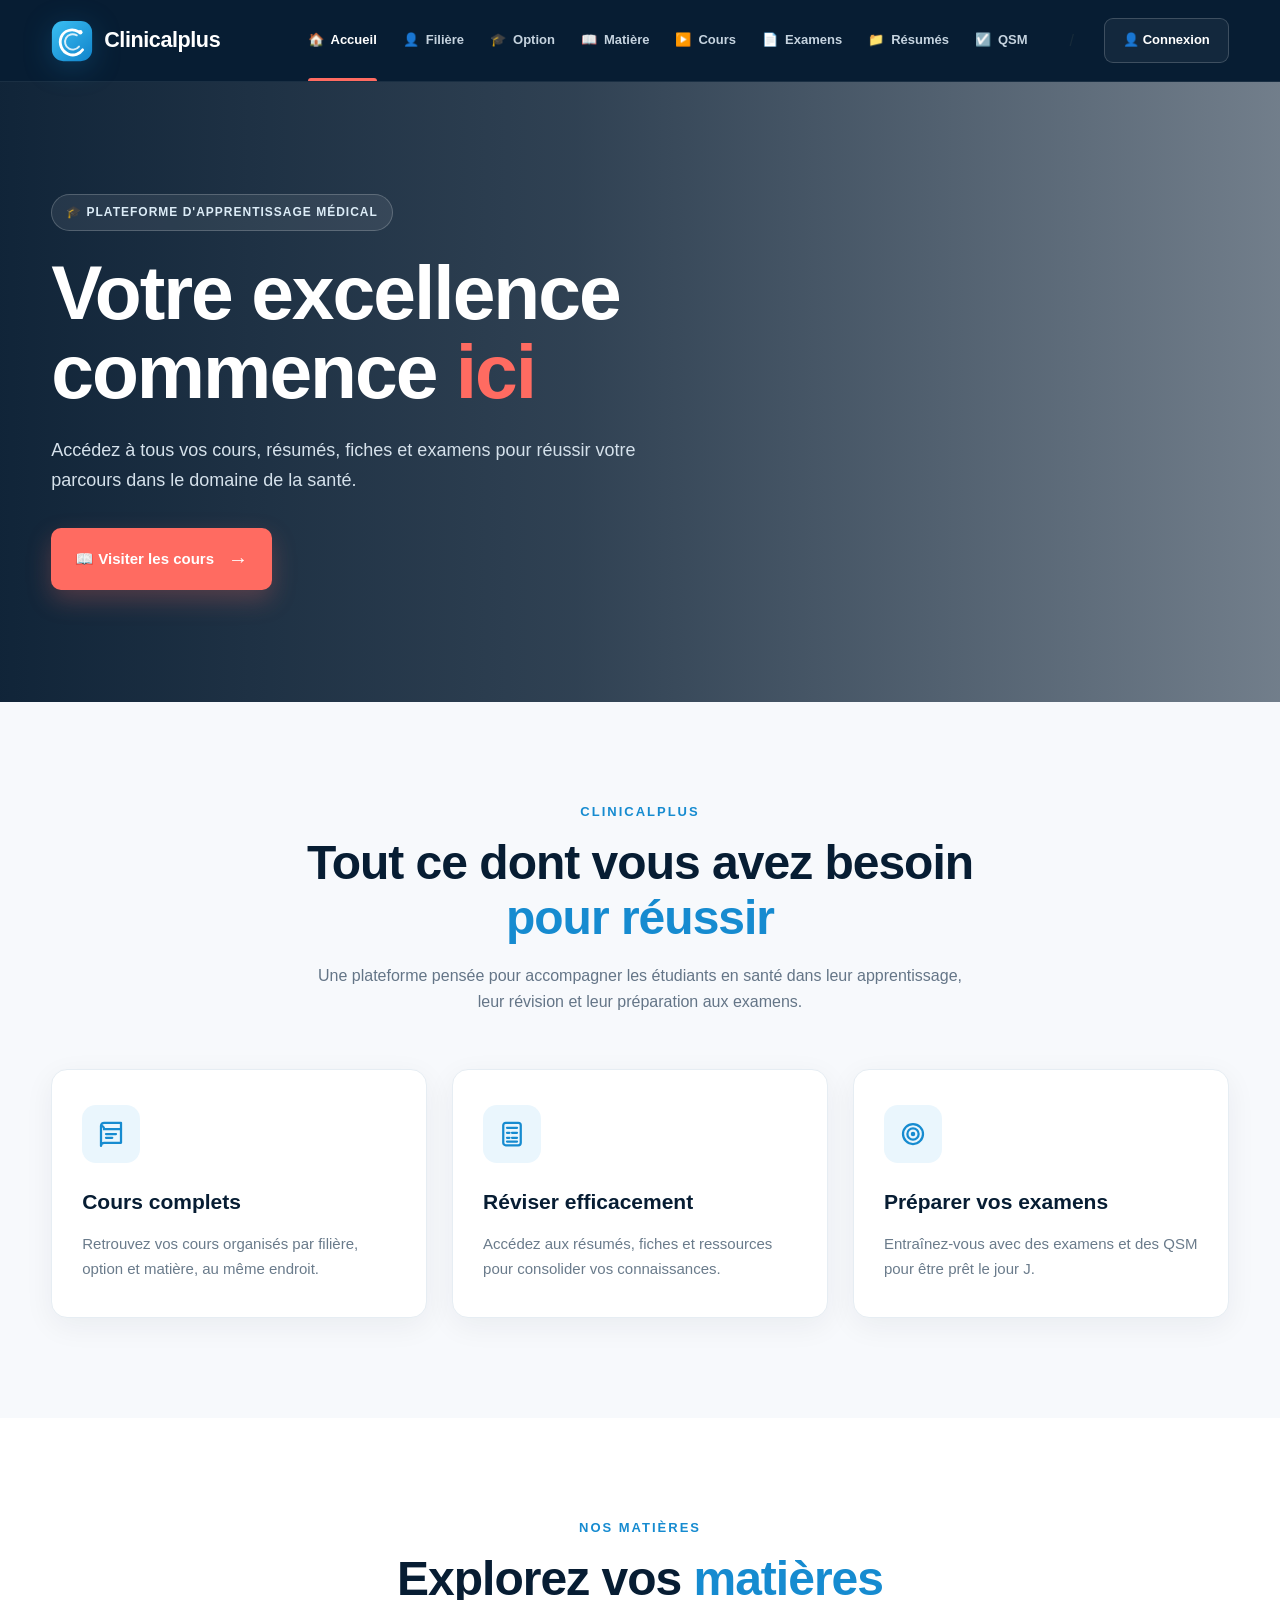
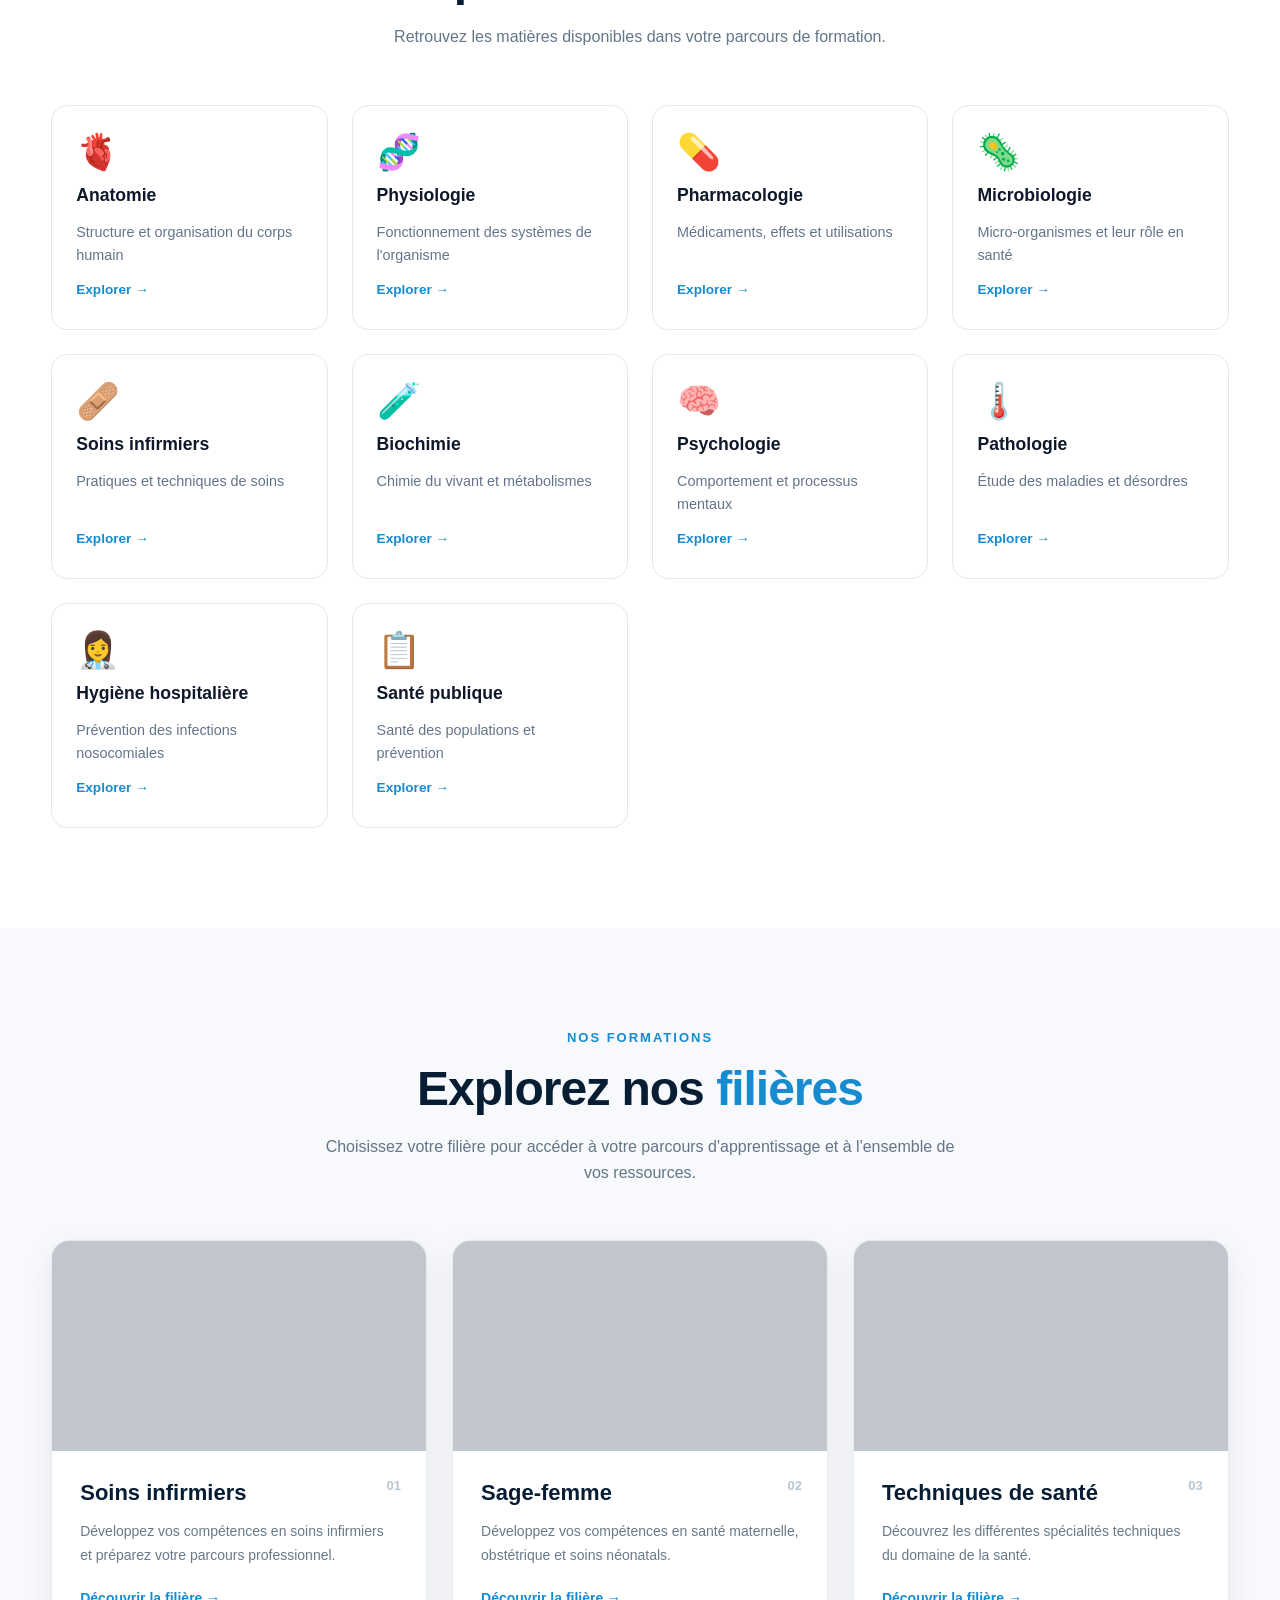
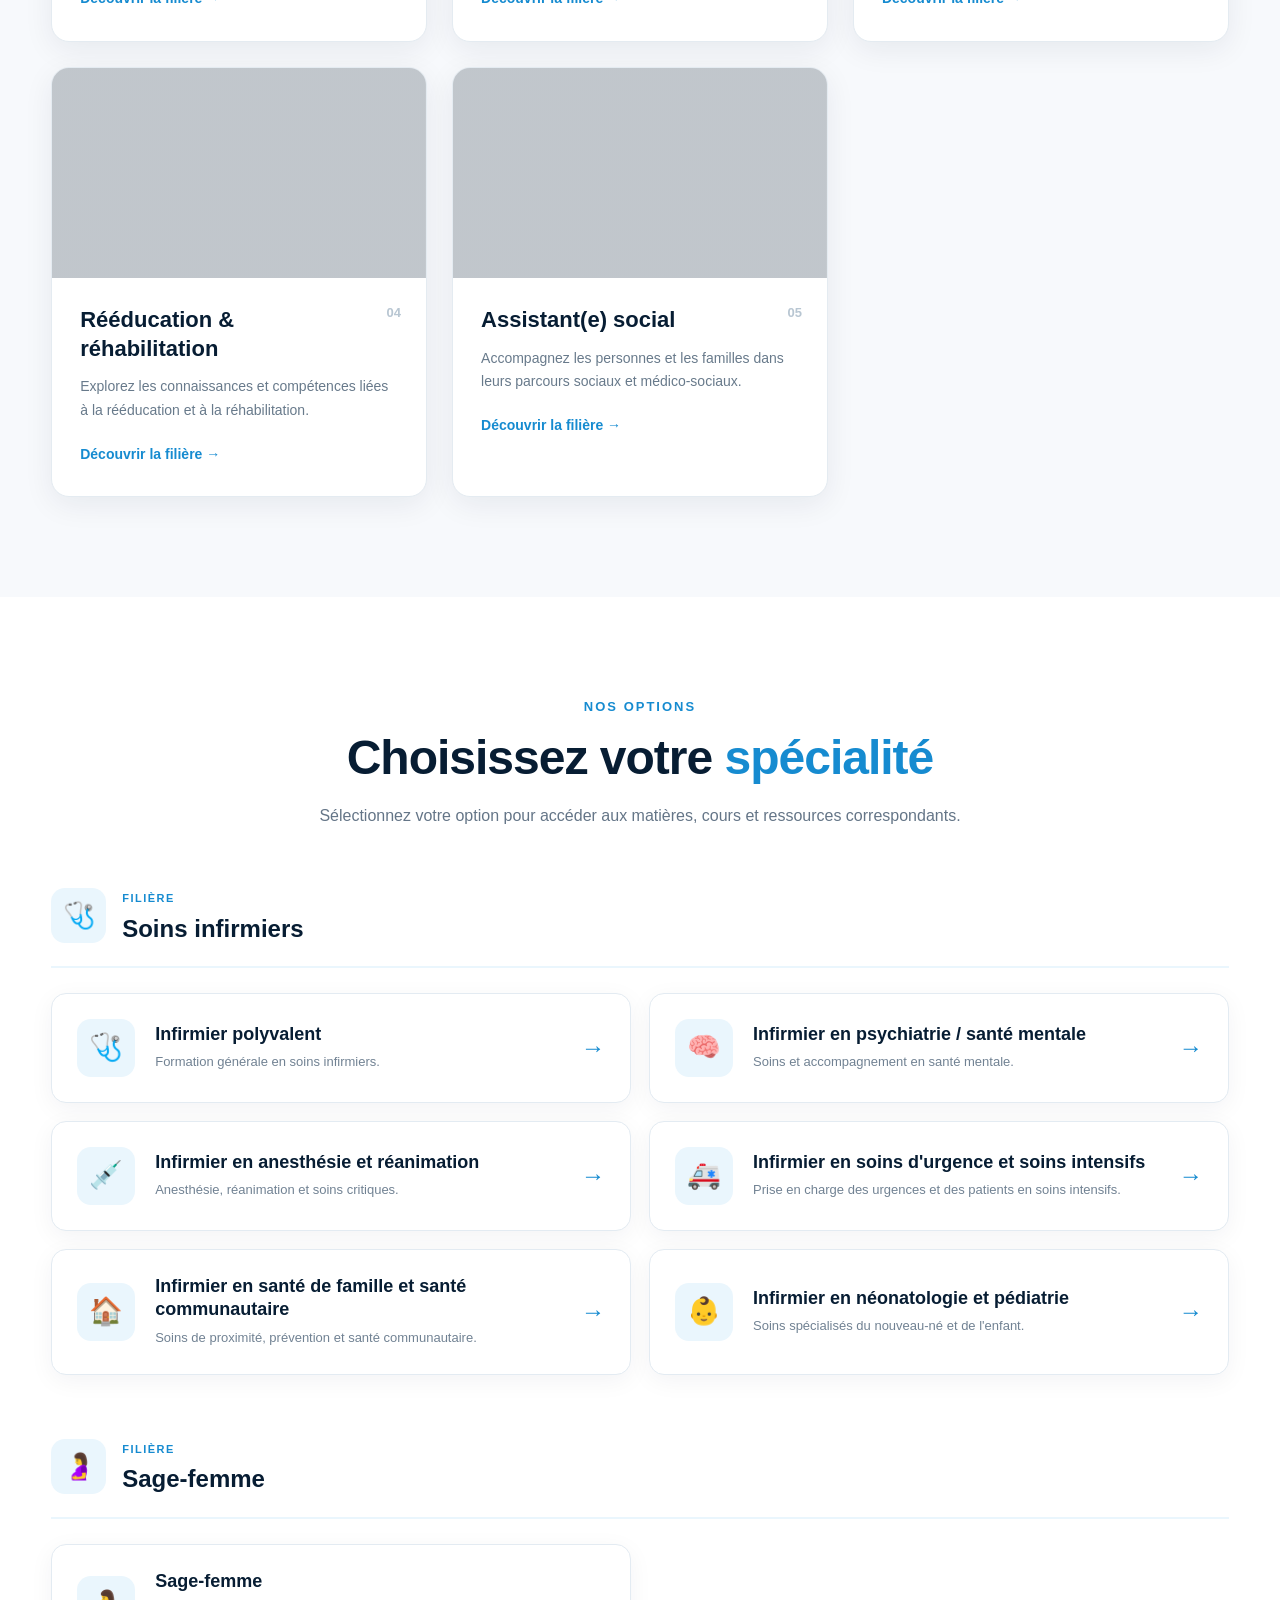
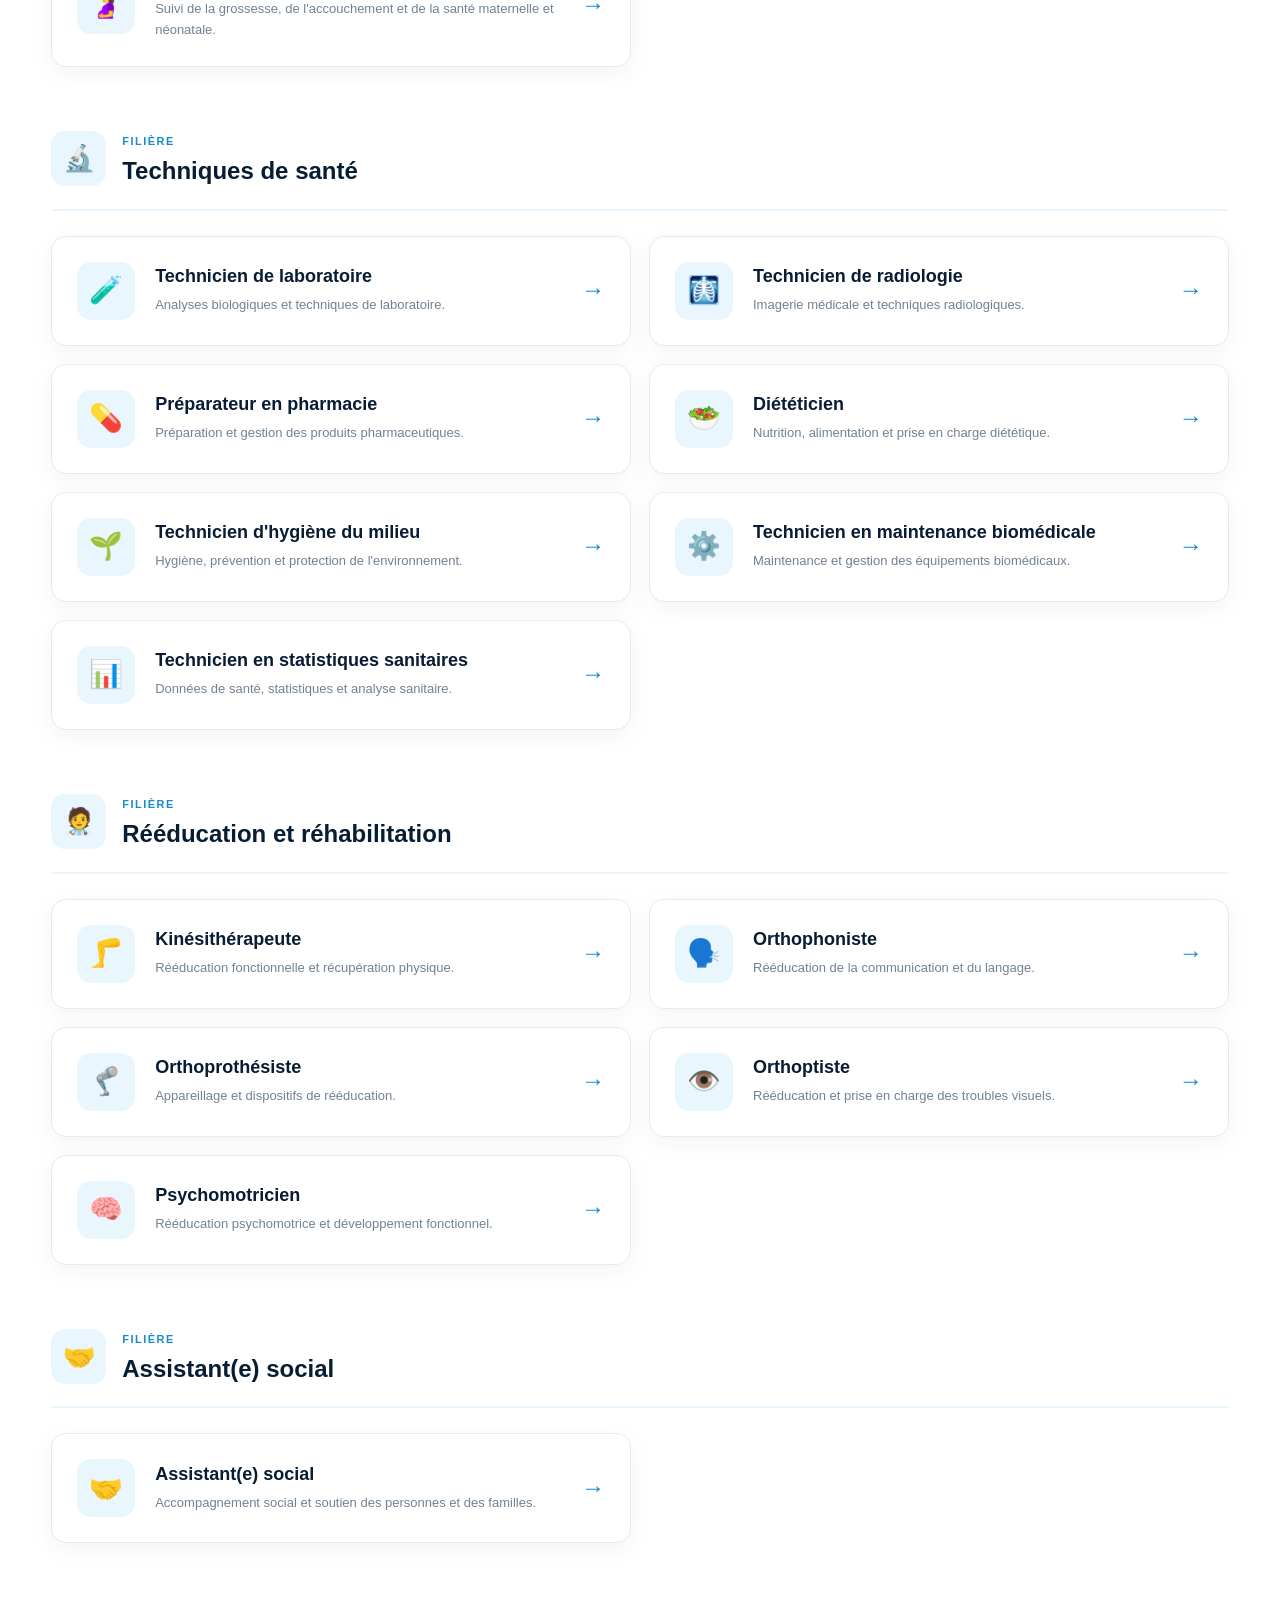
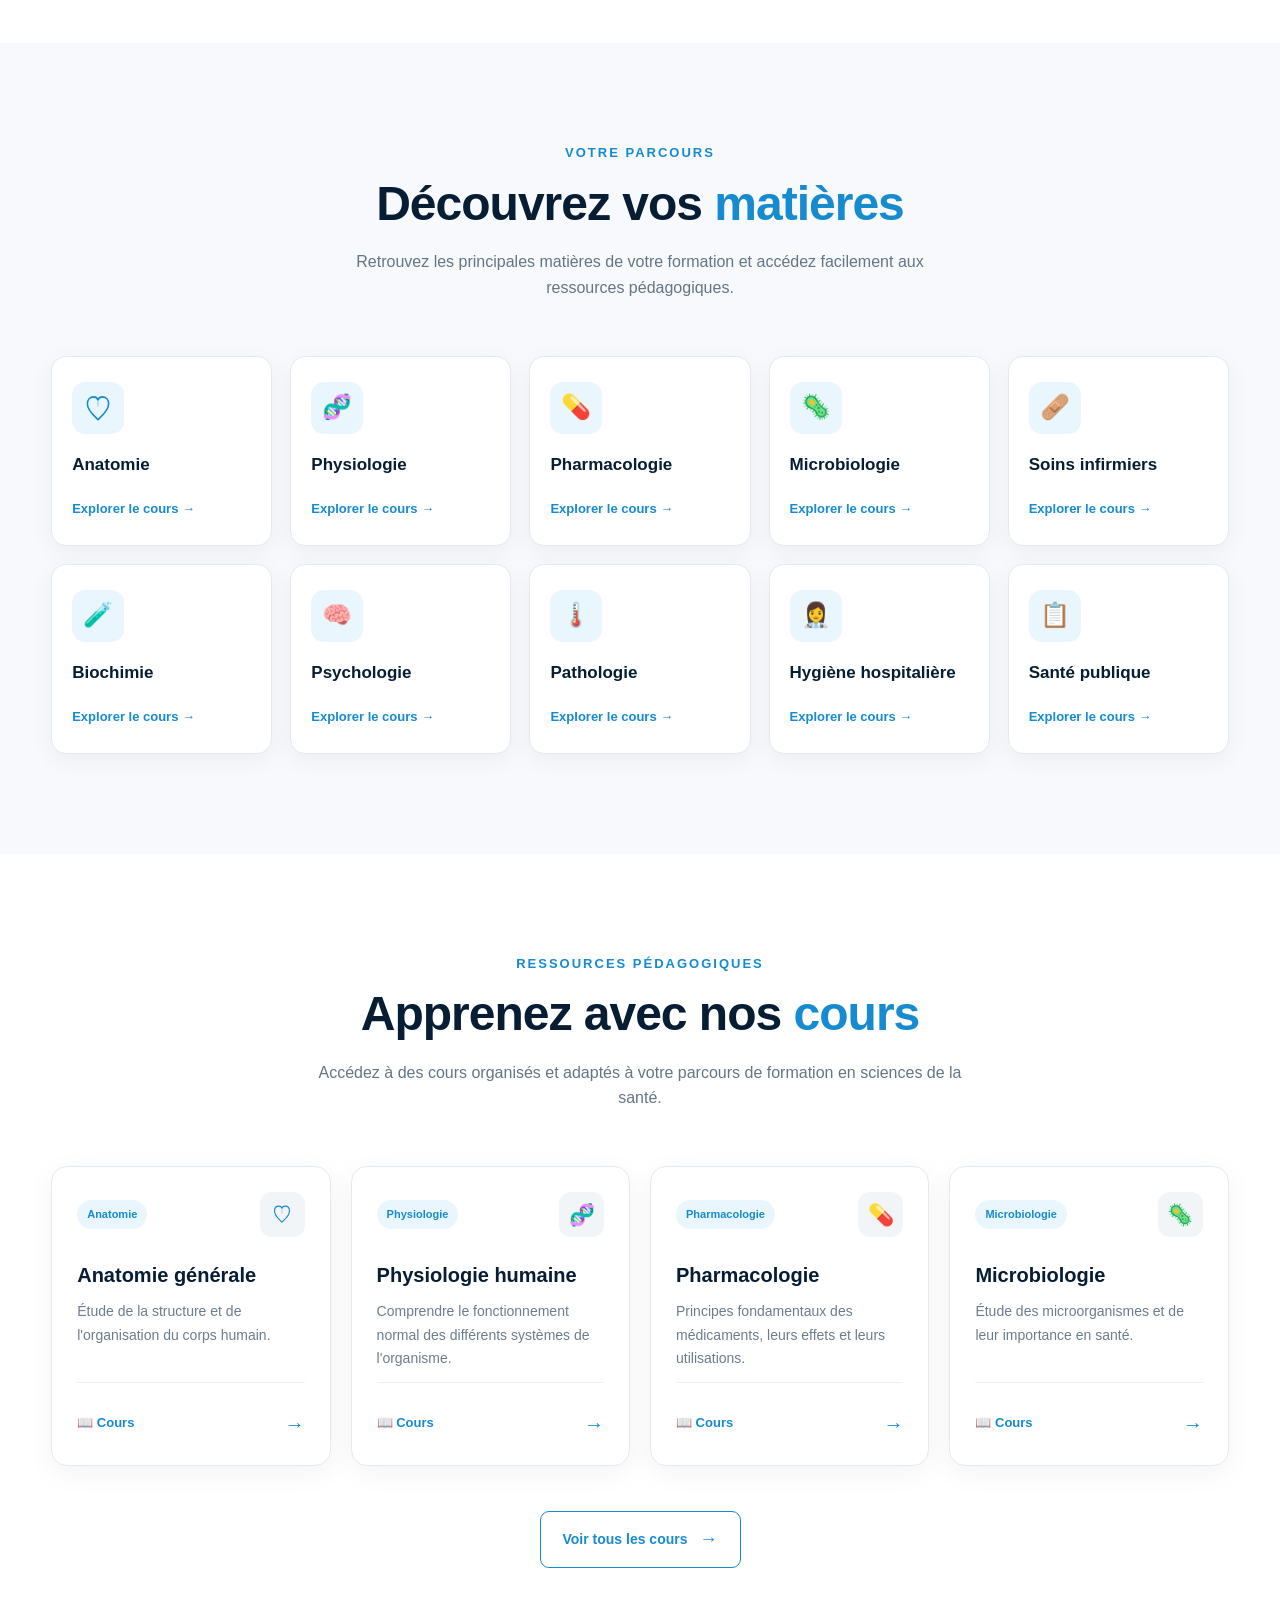
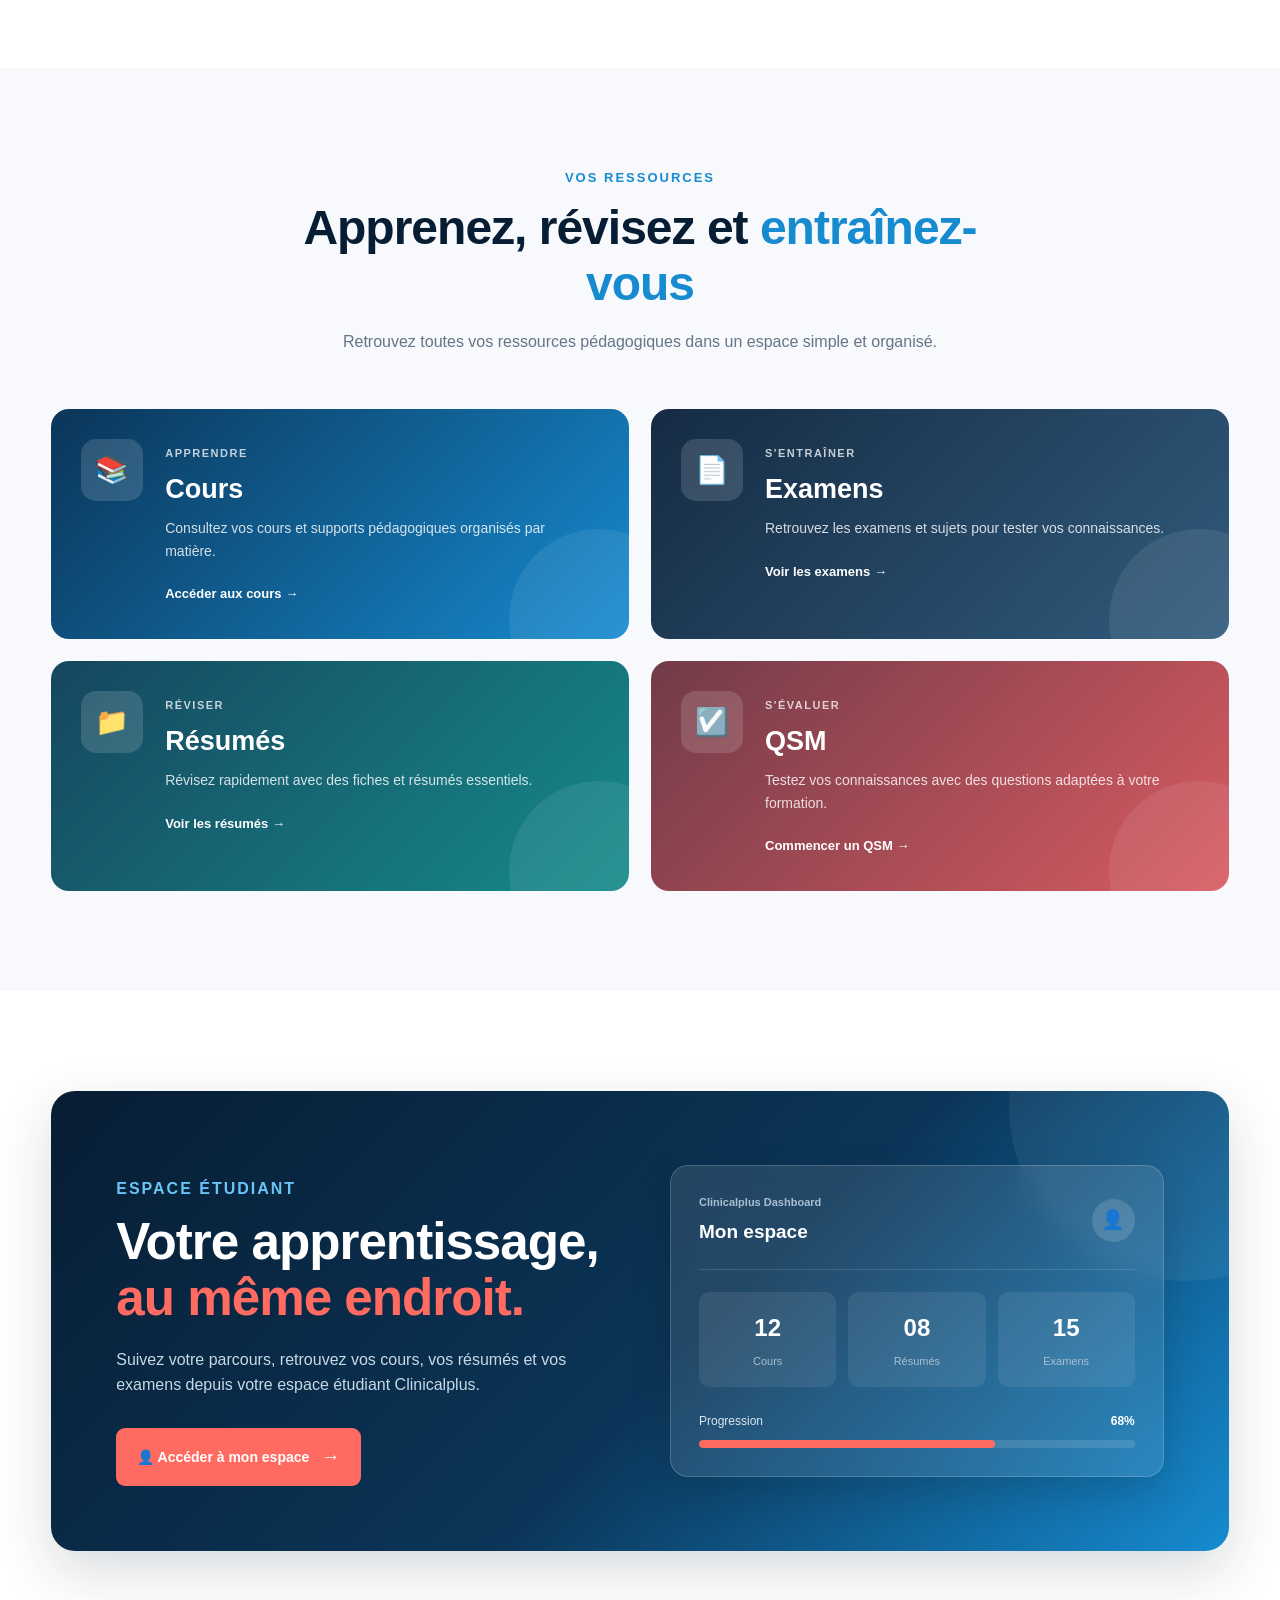
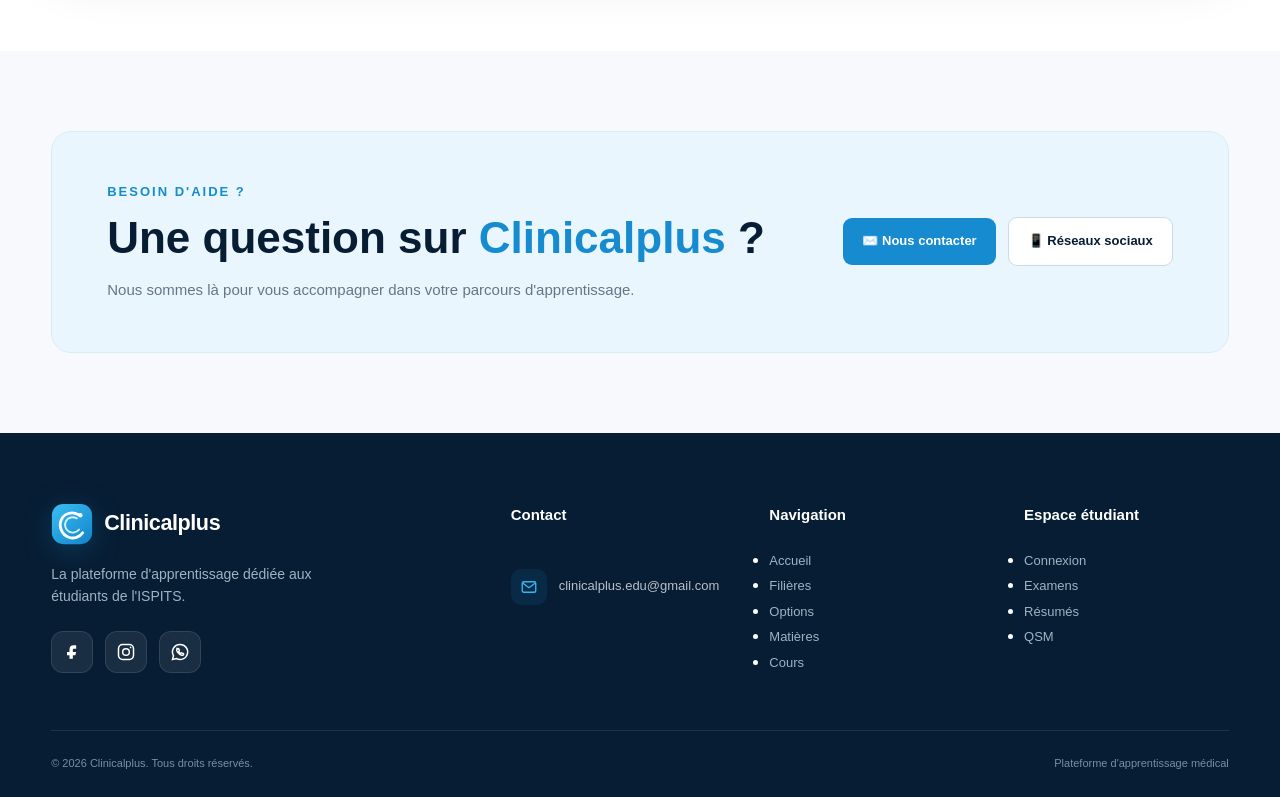
==== commit 1e0249bf: "hiiiu" ====
--- a/index.htm
+++ b/index.htm
@@ -6,7 +6,7 @@
     <meta name="viewport" content="width=device-width, initial-scale=1.0">
     <meta name="description" content="Clinicalplus — Plateforme d'apprentissage médical pour les étudiants ISPITS">
     <title>Clinicalplus | Plateforme d'apprentissage</title>
-    <link rel="stylesheet" href="/css/style.css">
+    <link rel="stylesheet" href="css/style.css">
 </head>
 
 <body>
@@ -808,7 +808,7 @@
 
 
     <!-- JAVASCRIPT -->
-    <script src="/js/script.js"></script>
+    <script src="js/script.js"></script>
 
 </body>
 </html>
